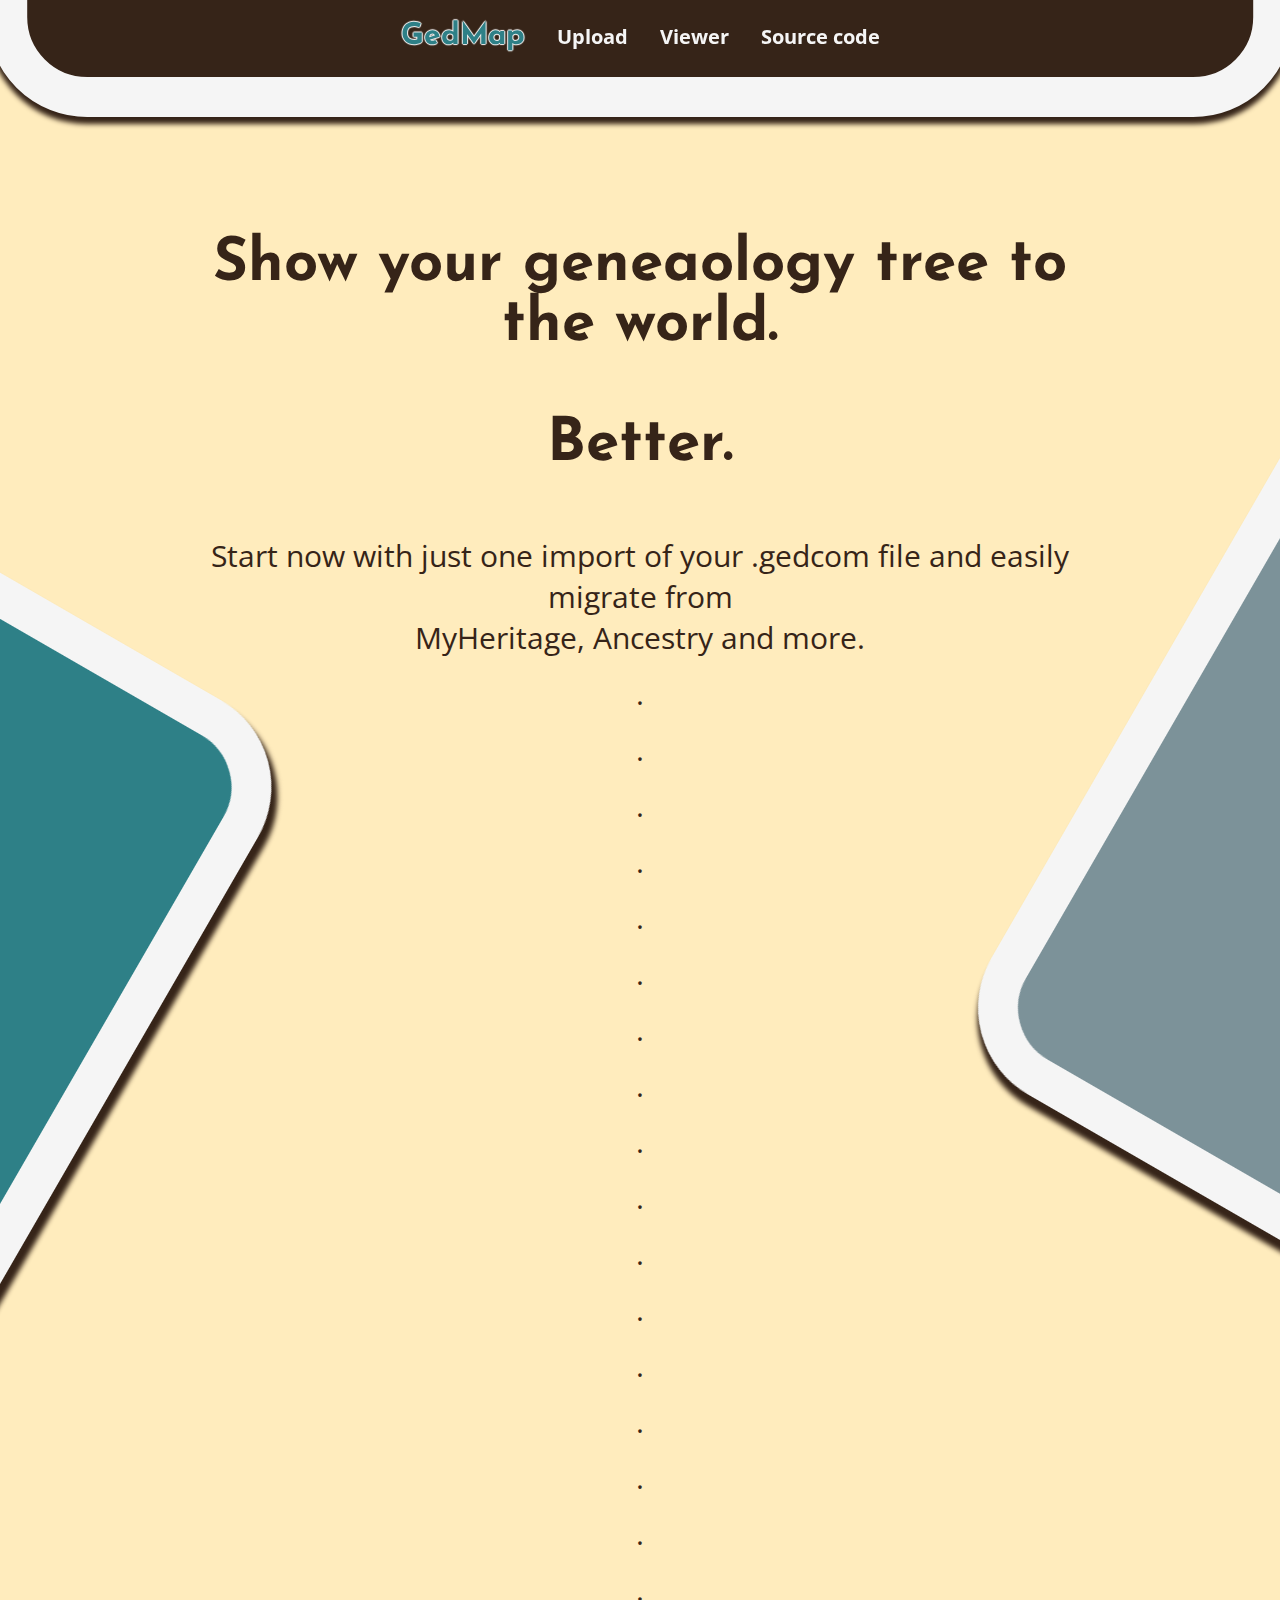
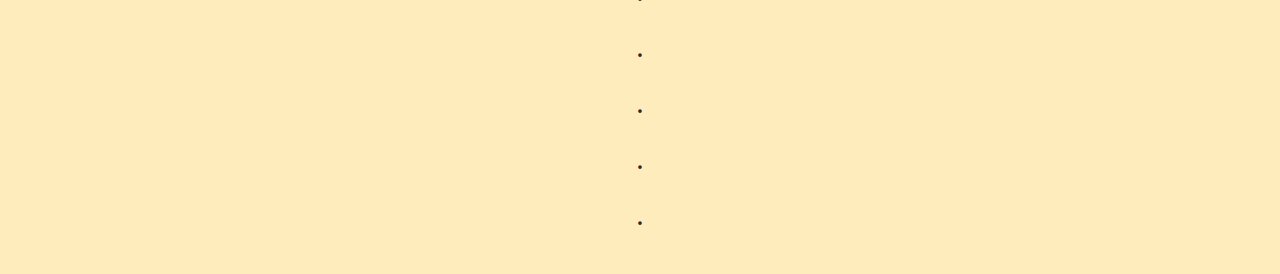
==== static/templates/index.html @ 0d08b3ca "fix: index animated triangles" ====
<!DOCTYPE html>
<html lang="en">

</html>

<head>
    <meta charset="utf-8" content="width=device-width, initial-scale=1.0">
    <title>GedMap</title>
    <link rel="stylesheet" href="../styles/gedmap.css">
    <link rel="stylesheet" href="../styles/index.css">
</head>

<body>
    <nav id="navbar">
        <ul>
            <li>
                <h2><a href="./index.html">GedMap</a></h2>
            </li>
            <li><a href="./import.html">Upload</a></li>
            <li><a href="./viewer.html">Viewer</a></li>
            <li><a target=”_blank href="https://github.com/mfrszpiotro/gedmap">Source code</a></li>
        </ul>
    </nav>
    <script type="text/javascript" src="../scripts/hideNav.js"></script>
    <div id="welcome">
        <h1>Show your geneaology tree to the world.</h1>
        <h1>Better.</h1>
        <div>Start now with just one import of your .gedcom file and easily migrate from </div>
        <div>MyHeritage, Ancestry and more.</div>
    </div>
    <div id="welcome">.</div>
    <div id="welcome">.</div>
    <div id="welcome">.</div>
    <div id="welcome">.</div>
    <div id="welcome">.</div>
    <div id="welcome">.</div>
    <div id="welcome">.</div>
    <div id="welcome">.</div>
    <div id="welcome">.</div>
    <div id="welcome">.</div>
    <div id="welcome">.</div>
    <div id="welcome">.</div>
    <div id="welcome">.</div>
    <div id="welcome">.</div>
    <div id="welcome">.</div>
    <div id="welcome">.</div>
    <div id="welcome">.</div>
    <div id="welcome">.</div>
    <div id="welcome">.</div>
    <div id="welcome">.</div>
    <div id="welcome">.</div>
    <div id="sides-container">
        <div id="left-side" class='slanted'>
            <!-- <button id="btn-left" class="btn" onclick="window.location.href='./viewer.html';">
                Go to Viewer
            </button> -->
        </div>
        <div id="right-side" class='slanted'>
            <!-- <button id="btn-right" class="btn" onclick="window.location.href='./import.html';">
                Go to Import
            </button> -->
        </div>
    </div>
    <script type="text/javascript" src="../scripts/indexSides.js"></script>
</body>
---- static/styles/gedmap.css ----
@font-face {
    font-family: 'Open Sans';
    src: url('../fonts/OpenSans-VariableFont_wdth\,wght.ttf');
}

@font-face {
    font-family: 'Josefin Sans';
    src: url('../fonts/JosefinSans-VariableFont_wght.ttf');
}

:root {
    --black: #0e2229;
    --darkbrown: #362418;
    --orange: #FC440F;
    --darkblue: #1F01B9;
    --cyan: #2E8087;
    --white: #ffecbd;
    --gray: #7C9299;

    --josefin: "Josefin Sans";
    --open: "Open Sans"
}

*,
*:before,
*:after {
    box-sizing: border-box;
}

body {
    padding-top: 180px;
    margin: 40px;
    font-family: var(--open);
    background-color: var(--white);
    color: var(--darkbrown);
}

nav {
    background-color: var(--darkbrown);
    border: 40px solid whitesmoke;
    border-radius: 100px;
    font-family: var(--open);
    font-size: 20px;
    position: fixed;
    left: 50%;
    transform: translateX(-50%);
    top: -100px;
    padding: 1rem;
    padding-bottom: 0;
    box-shadow: 0px 7px 5px var(--darkbrown);
    width: 1000px;
    z-index: 999;
    transition: 0.5s;
}

nav ul {
    list-style-type: none;
    padding-top: 40px;
    padding-left: 0;
    padding-bottom: 0;
    padding-right: 0;
    margin: 0;
    display: flex;
    flex-flow: row wrap;
    justify-content: center;
    align-items: center;
    gap: 2rem;
}

nav a {
    color: whitesmoke;
    text-decoration: none;
    font-weight: bold;
}

nav h2 a {
    color: var(--cyan);
    text-shadow: 
    whitesmoke 1px 0px 1px, 
    whitesmoke -1px 0px 1px,
    whitesmoke 0px -1px 1px, 
    whitesmoke 0px 1px 1px;
}

nav a:hover {
    color: var(--orange)
}

h2{
    font-family: var(--josefin);
}

h1{
    font-family: var(--josefin);
    font-weight: bold;
    margin: 0 0 1em 0;
}

.btn {
    color: var(--white);
    padding: 0.5rem;
    border-radius: 5px;
    border: solid;
    border-width: 0.2rem;
    border-color: var(--white);
}

.btn:hover {
    cursor: pointer;
    filter: brightness(120%);
    transition: filter 100ms linear;
}

@media screen and (max-width:1600px){
    nav {
        width: 102%;
    }
}
---- static/styles/index.css ----
:root {
    --skew-left: 30deg;
    --skew-right: 120deg;
    --unskew-left: -30deg;
    --unskew-right: -120deg;
}

body {
    overflow-x: hidden;
}

#welcome {
    padding-top: 40px;
    margin-left: auto;
    margin-right: auto;
    width: 80%;
    font-size: 40px;
    text-align: center;
    z-index: -1;
}

.btn {
    font-size: 30px;
    font-family: var(--josefin);
    color: whitesmoke;
    border-color: whitesmoke;
}

#btn-left {
    background-color: var(--darkbrown);
    top: 70px;
    right: 20px;
    white-space: nowrap;
    z-index: 1;
    position: absolute;
    -webkit-transform: rotate(var(--unskew-left));
    -moz-transform: rotate(var(--unskew-left));
    -o-transform: rotate(var(--unskew-left));
    transform: rotate(var(--unskew-left));
}

#btn-right {
    background-color: var(--darkbrown);
    right: 20px;
    bottom: 85px;
    white-space: nowrap;
    z-index: 1;
    position: absolute;
    -webkit-transform: rotate(var(--unskew-right));
    -moz-transform: rotate(var(--unskew-right));
    -o-transform: rotate(var(--unskew-right));
    transform: rotate(var(--unskew-right));
}


#left-side {
    top: 200px;
    -webkit-transform: rotate(var(--skew-left));
    -moz-transform: rotate(var(--skew-left));
    -o-transform: rotate(var(--skew-left));
    transform: rotate(var(--skew-left));
    right: 107%;
    background: var(--cyan);
    box-shadow: 10px 5px 5px var(--darkbrown);
    transition-property: left;
    position: fixed;
}

#right-side {
    top: -200px;
    -webkit-transform: rotate(var(--skew-right));
    -moz-transform: rotate(var(--skew-right));
    -o-transform: rotate(var(--skew-right));
    transform: rotate(var(--skew-right));
    left: 110%;
    background: var(--gray);
    box-shadow: 10px -5px 5px var(--darkbrown);
    transition-property: left;
    position: fixed;
}

.easy-transition {
    transition-duration: 0.5s;
    transition-timing-function: ease-in-out;
    transition-delay: 0.3s;
}

#sides-container {
    max-height: 800px;
    width: 100%;
}

.lay-left {
    position: absolute !important;
    left: -1844px !important; /* change to percent */
    right: none;
    top : 790px !important;
}

.lay-right {
    position: relative !important;
    left: 112% !important;
    top: -2280px !important;
}

.slide-from-left{
    left: -60vw !important; /* change to percent */
}

.slide-from-right{
    left: 80% !important;

}

.slanted {
    z-index: 2 !important;
    border: 40px solid whitesmoke;
    border-radius: 100px;
    width: 1666px;
    height: 2500px;
    text-align: justify;
    padding: 1rem;
    position: inherit;
}

@media screen and (max-width: 1600px) {
    #welcome {
        padding-top: 15px;
        width: 80%;
        font-size: 30px;
    }

    #left-side {
        top: 400px;
        width: 1000px;
        right: 100%;
    }

    #right-side {
        top: 20px;
        width: 1500px;
        left: 95%;
    }
    
    #sides-container {
        max-height: 800px;
        width: 100%;
    }

    .lay-left {
        position: absolute !important;
        left: -1000px !important; /* change to percent */
        right: none;
        top : 820px !important;
    }
    
    .lay-right {
        position: relative !important;
        left: 98% !important;
        top: -1450px !important;
    }

    .slide-from-left{
        left: -60vw !important; /* change to percent */
    }

    .slide-from-right{
        left: 68% !important;

    }

    .slanted {
        z-index: -1;
        border: 40px solid whitesmoke;
        border-radius: 100px;
        height: 1500px;
        padding: 1rem;
    }
}
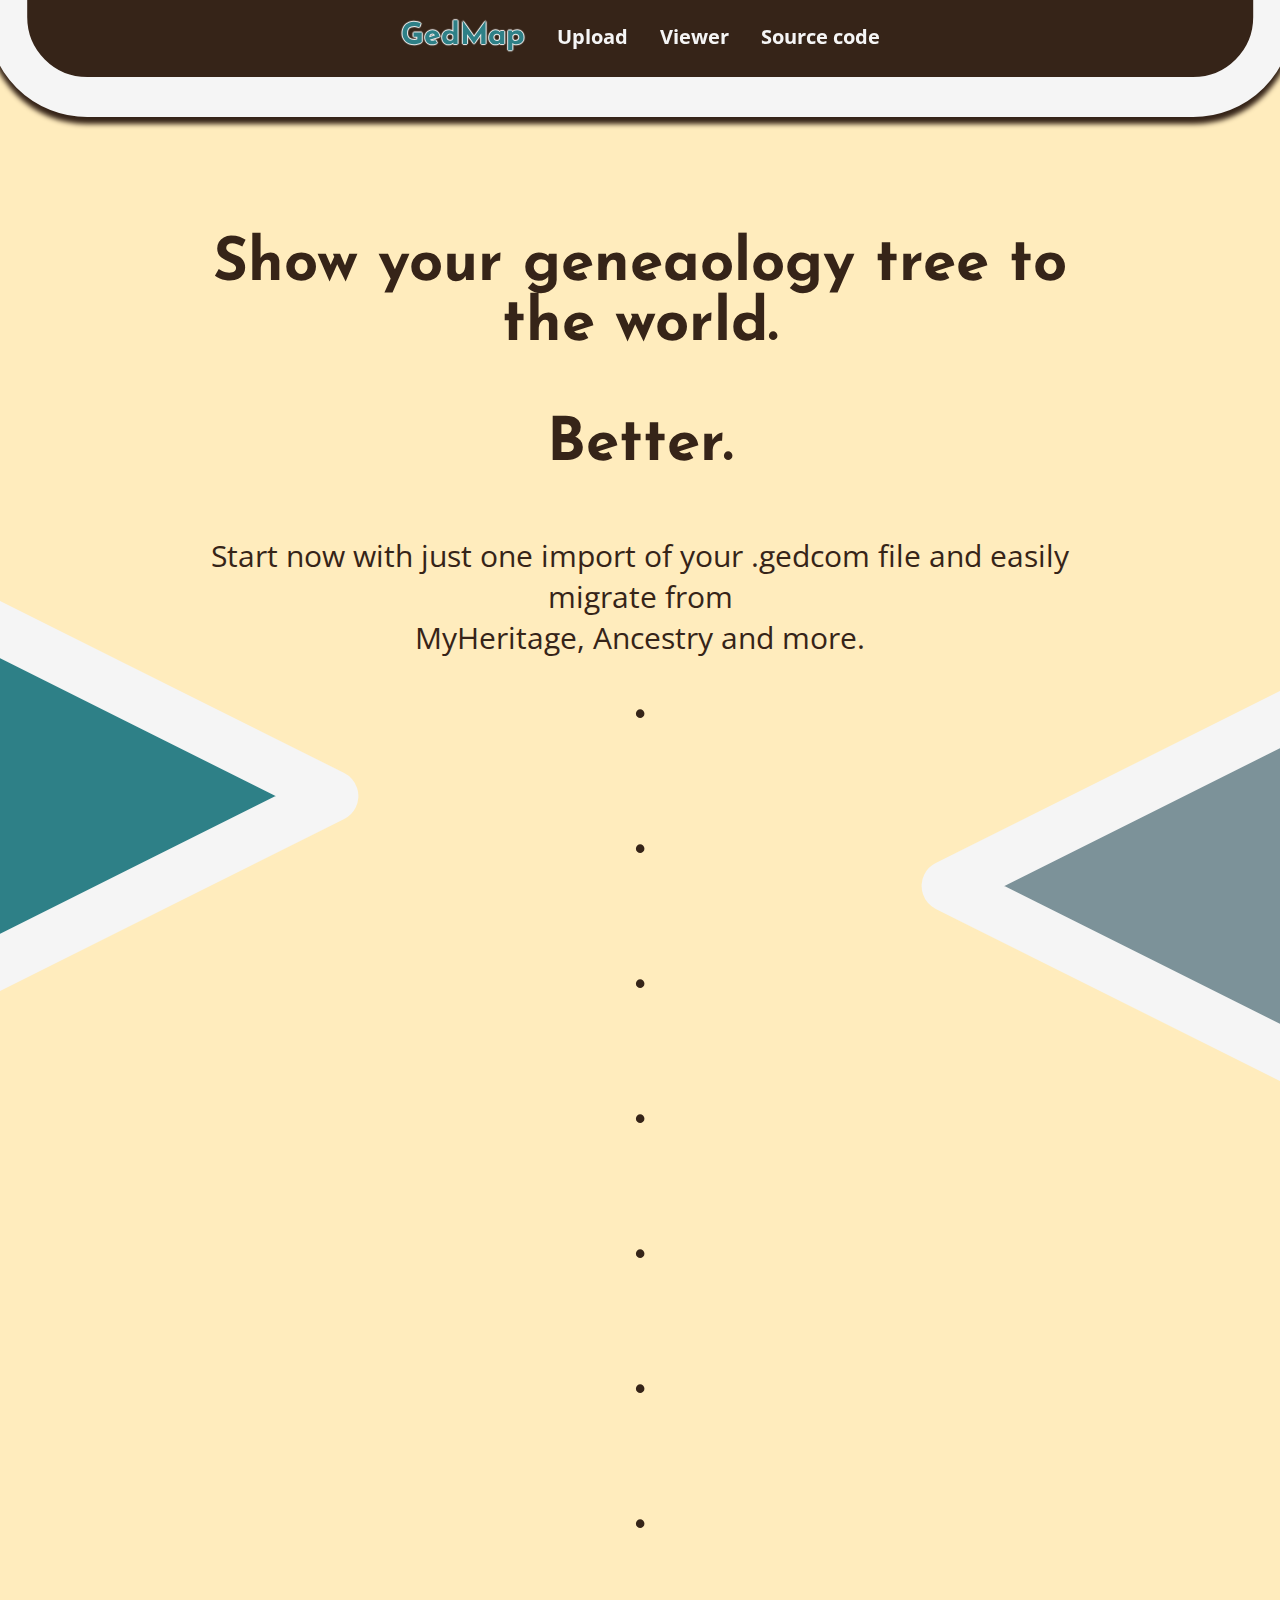
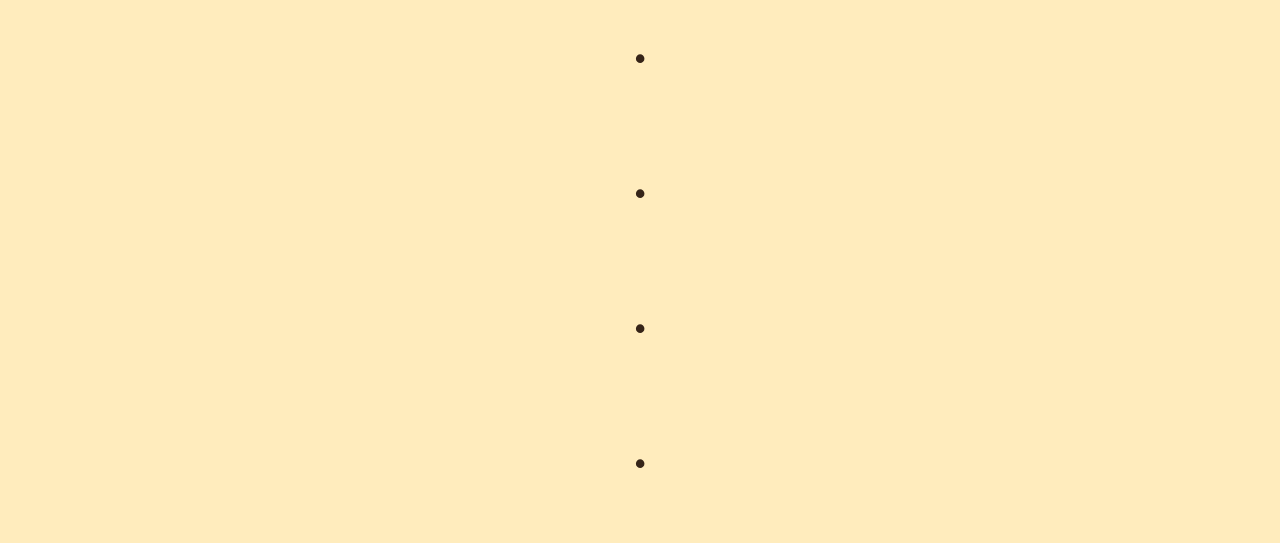
==== commit 6a0be418: "fix: svgs introduced instead of 'triangle' divs" ====
--- a/static/templates/index.html
+++ b/static/templates/index.html
@@ -28,38 +28,24 @@
         <div>Start now with just one import of your .gedcom file and easily migrate from </div>
         <div>MyHeritage, Ancestry and more.</div>
     </div>
-    <div id="welcome">.</div>
-    <div id="welcome">.</div>
-    <div id="welcome">.</div>
-    <div id="welcome">.</div>
-    <div id="welcome">.</div>
-    <div id="welcome">.</div>
-    <div id="welcome">.</div>
-    <div id="welcome">.</div>
-    <div id="welcome">.</div>
-    <div id="welcome">.</div>
-    <div id="welcome">.</div>
-    <div id="welcome">.</div>
-    <div id="welcome">.</div>
-    <div id="welcome">.</div>
-    <div id="welcome">.</div>
-    <div id="welcome">.</div>
-    <div id="welcome">.</div>
-    <div id="welcome">.</div>
-    <div id="welcome">.</div>
-    <div id="welcome">.</div>
-    <div id="welcome">.</div>
     <div id="sides-container">
-        <div id="left-side" class='slanted'>
-            <!-- <button id="btn-left" class="btn" onclick="window.location.href='./viewer.html';">
-                Go to Viewer
-            </button> -->
-        </div>
-        <div id="right-side" class='slanted'>
-            <!-- <button id="btn-right" class="btn" onclick="window.location.href='./import.html';">
-                Go to Import
-            </button> -->
-        </div>
+        <svg id="left-side" class="sides-fix svg-triangle" preserveAspectRatio="none" viewBox="0 0 100 100">
+            <path d="M 90,50 10,90 10,10 z"></path>
+        </svg>
+        <svg id="right-side" class="svg-triangle sides-fix" preserveAspectRatio="none" viewBox="0 0 100 100">
+            <path d="M 10,50 90,10 90,90 z"/>
+        </svg>
     </div>
+    <div id="welcome"><h1>.</h1></div>
+    <div id="welcome"><h1>.</h1></div>
+    <div id="welcome"><h1>.</h1></div>
+    <div id="welcome"><h1>.</h1></div>
+    <div id="welcome"><h1>.</h1></div>
+    <div id="welcome"><h1>.</h1></div>
+    <div id="welcome"><h1>.</h1></div>
+    <div id="welcome"><h1>.</h1></div>
+    <div id="welcome"><h1>.</h1></div>
+    <div id="welcome"><h1>.</h1></div>
+    <div id="welcome"><h1>.</h1></div>
     <script type="text/javascript" src="../scripts/indexSides.js"></script>
 </body>--- a/static/styles/index.css
+++ b/static/styles/index.css
@@ -1,13 +1,6 @@
-:root {
-    --skew-left: 30deg;
-    --skew-right: 120deg;
-    --unskew-left: -30deg;
-    --unskew-right: -120deg;
-}
+:root {}
 
-body {
-    overflow-x: hidden;
-}
+body {}
 
 #welcome {
     padding-top: 40px;
@@ -16,7 +9,7 @@
     width: 80%;
     font-size: 40px;
     text-align: center;
-    z-index: -1;
+    z-index: -1 !important;
 }
 
 .btn {
@@ -26,101 +19,45 @@
     border-color: whitesmoke;
 }
 
-#btn-left {
-    background-color: var(--darkbrown);
-    top: 70px;
-    right: 20px;
-    white-space: nowrap;
-    z-index: 1;
-    position: absolute;
-    -webkit-transform: rotate(var(--unskew-left));
-    -moz-transform: rotate(var(--unskew-left));
-    -o-transform: rotate(var(--unskew-left));
-    transform: rotate(var(--unskew-left));
+#sides-container {
+    width: 100%;
 }
 
-#btn-right {
-    background-color: var(--darkbrown);
-    right: 20px;
-    bottom: 85px;
-    white-space: nowrap;
-    z-index: 1;
-    position: absolute;
-    -webkit-transform: rotate(var(--unskew-right));
-    -moz-transform: rotate(var(--unskew-right));
-    -o-transform: rotate(var(--unskew-right));
-    transform: rotate(var(--unskew-right));
-}
-
-
 #left-side {
-    top: 200px;
-    -webkit-transform: rotate(var(--skew-left));
-    -moz-transform: rotate(var(--skew-left));
-    -o-transform: rotate(var(--skew-left));
-    transform: rotate(var(--skew-left));
-    right: 107%;
-    background: var(--cyan);
-    box-shadow: 10px 5px 5px var(--darkbrown);
-    transition-property: left;
-    position: fixed;
+    float: left;
+    left: -10%;
+    top: 60%;
+    stroke: whitesmoke;
+    fill: var(--cyan);
 }
 
 #right-side {
-    top: -200px;
-    -webkit-transform: rotate(var(--skew-right));
-    -moz-transform: rotate(var(--skew-right));
-    -o-transform: rotate(var(--skew-right));
-    transform: rotate(var(--skew-right));
-    left: 110%;
-    background: var(--gray);
-    box-shadow: 10px -5px 5px var(--darkbrown);
-    transition-property: left;
-    position: fixed;
+    float: right;
+    top: 70%;
+    right: -10%;
+    stroke: whitesmoke;
+    fill: var(--gray);
 }
 
-.easy-transition {
-    transition-duration: 0.5s;
-    transition-timing-function: ease-in-out;
-    transition-delay: 0.3s;
+.sides-show {
+    position: absolute;
+    width: 60%;
 }
 
-#sides-container {
-    max-height: 800px;
-    width: 100%;
+.sides-stay {
+    position: absolute;
+    width: 40%;
 }
 
-.lay-left {
-    position: absolute !important;
-    left: -1844px !important; /* change to percent */
-    right: none;
-    top : 790px !important;
+.sides-fix {
+    position: fixed;
+    width: 40%;
 }
 
-.lay-right {
-    position: relative !important;
-    left: 112% !important;
-    top: -2280px !important;
-}
-
-.slide-from-left{
-    left: -60vw !important; /* change to percent */
-}
-
-.slide-from-right{
-    left: 80% !important;
-
-}
-
-.slanted {
-    z-index: 2 !important;
-    border: 40px solid whitesmoke;
-    border-radius: 100px;
-    width: 1666px;
-    height: 2500px;
-    text-align: justify;
-    padding: 1rem;
-    position: inherit;
+.svg-triangle path {
+    stroke-width: 10;
+    stroke-linejoin: round;
+    stroke-linecap: round;
 }
 
 @media screen and (max-width: 1600px) {
@@ -130,50 +67,4 @@
         font-size: 30px;
     }
 
-    #left-side {
-        top: 400px;
-        width: 1000px;
-        right: 100%;
-    }
-
-    #right-side {
-        top: 20px;
-        width: 1500px;
-        left: 95%;
-    }
-    
-    #sides-container {
-        max-height: 800px;
-        width: 100%;
-    }
-
-    .lay-left {
-        position: absolute !important;
-        left: -1000px !important; /* change to percent */
-        right: none;
-        top : 820px !important;
-    }
-    
-    .lay-right {
-        position: relative !important;
-        left: 98% !important;
-        top: -1450px !important;
-    }
-
-    .slide-from-left{
-        left: -60vw !important; /* change to percent */
-    }
-
-    .slide-from-right{
-        left: 68% !important;
-
-    }
-
-    .slanted {
-        z-index: -1;
-        border: 40px solid whitesmoke;
-        border-radius: 100px;
-        height: 1500px;
-        padding: 1rem;
-    }
 }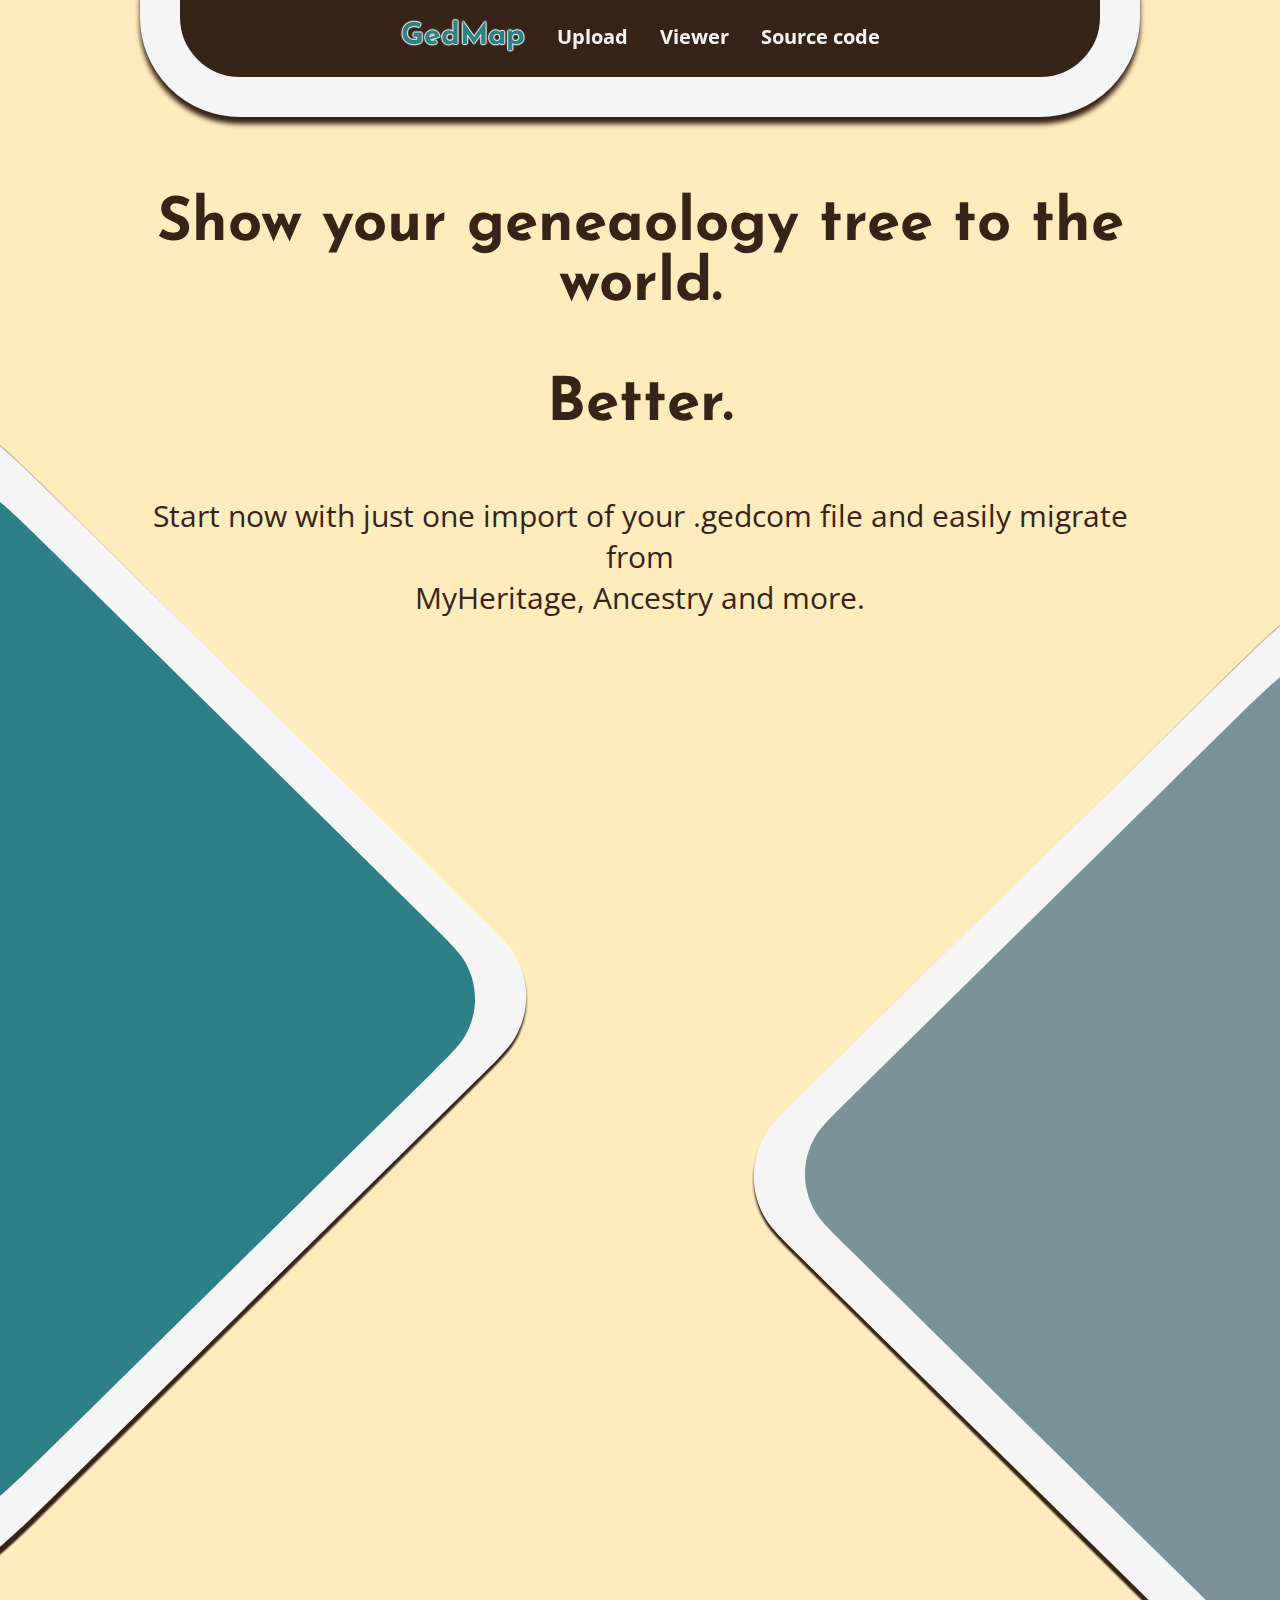
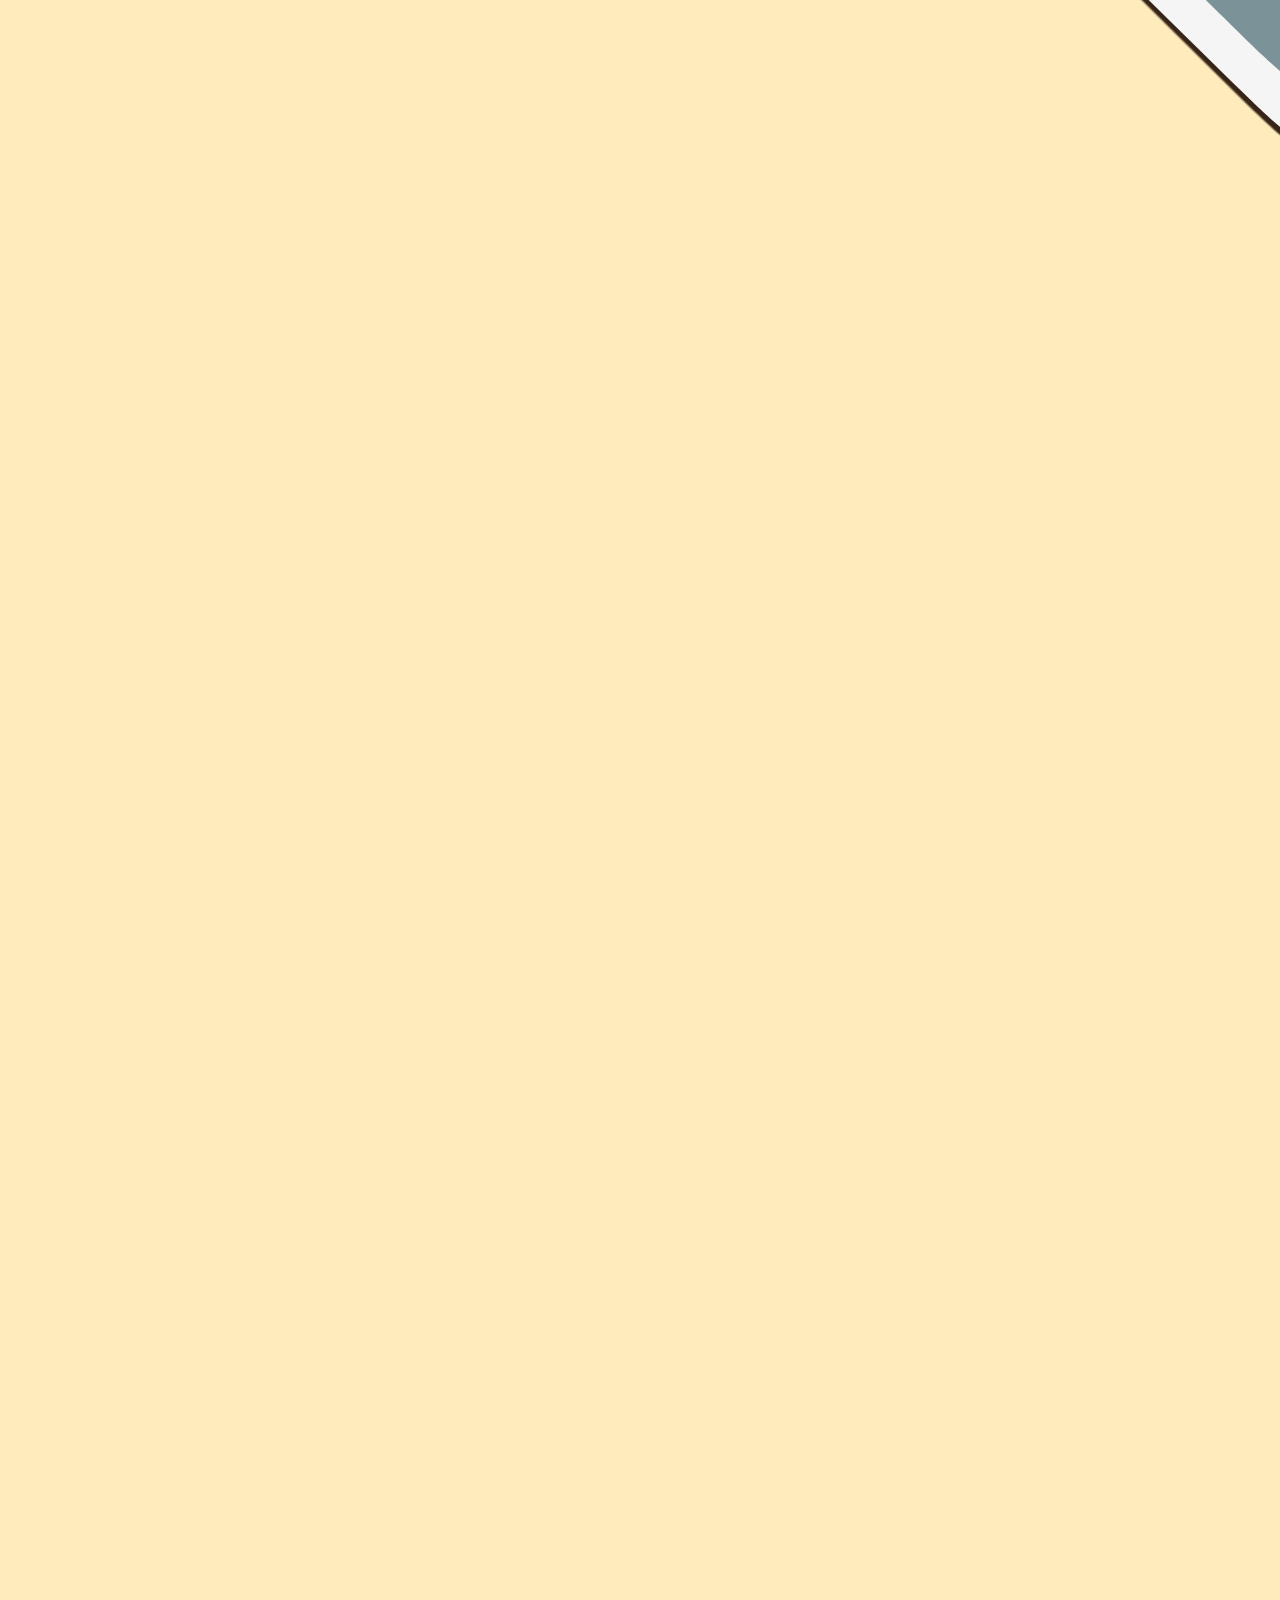
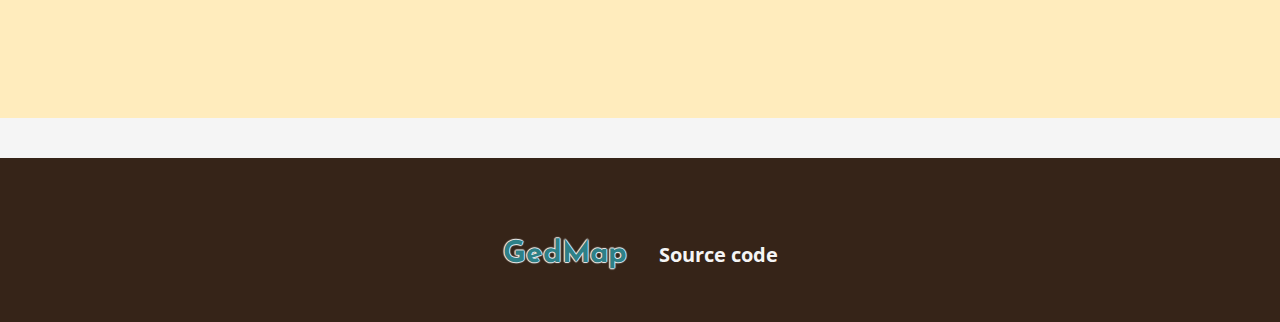
==== commit 4f028daf: "feat: svg index triangles, footer" ====
--- a/static/templates/index.html
+++ b/static/templates/index.html
@@ -28,24 +28,26 @@
         <div>Start now with just one import of your .gedcom file and easily migrate from </div>
         <div>MyHeritage, Ancestry and more.</div>
     </div>
-    <div id="sides-container">
-        <svg id="left-side" class="sides-fix svg-triangle" preserveAspectRatio="none" viewBox="0 0 100 100">
-            <path d="M 90,50 10,90 10,10 z"></path>
-        </svg>
-        <svg id="right-side" class="svg-triangle sides-fix" preserveAspectRatio="none" viewBox="0 0 100 100">
-            <path d="M 10,50 90,10 90,90 z"/>
-        </svg>
+    <div id="left-container">
+        <div id="sides-container">
+            <img id="left-side" class="svg-triangle sides-hide" src="../images/left-triangle.svg">
+        </div>
     </div>
-    <div id="welcome"><h1>.</h1></div>
-    <div id="welcome"><h1>.</h1></div>
-    <div id="welcome"><h1>.</h1></div>
-    <div id="welcome"><h1>.</h1></div>
-    <div id="welcome"><h1>.</h1></div>
-    <div id="welcome"><h1>.</h1></div>
-    <div id="welcome"><h1>.</h1></div>
-    <div id="welcome"><h1>.</h1></div>
-    <div id="welcome"><h1>.</h1></div>
-    <div id="welcome"><h1>.</h1></div>
-    <div id="welcome"><h1>.</h1></div>
+    <div id="right-container">
+        <div id="sides-container">
+            <img id="right-side" class="svg-triangle sides-hide" src="../images/right-triangle.svg">
+        </div>
+    </div>
+    <div class="fill"></div>
+    <div class="fill"></div>
+    <footer>
+        <ul>
+            <li>
+                <h2><a href="./index.html">GedMap</a></h2>
+            </li>
+            <li><a target=”_blank href="https://github.com/mfrszpiotro/gedmap">Source code</a></li>
+        </ul>
+        © 2023 Marcel Piotrowski. All rights reserved.
+    </footer> 
     <script type="text/javascript" src="../scripts/indexSides.js"></script>
 </body>--- a/static/styles/gedmap.css
+++ b/static/styles/gedmap.css
@@ -29,7 +29,9 @@
 
 body {
     padding-top: 180px;
-    margin: 40px;
+    padding-left: 0;
+    padding-right: 0;
+    margin: 0;
     font-family: var(--open);
     background-color: var(--white);
     color: var(--darkbrown);
@@ -48,7 +50,6 @@
     padding: 1rem;
     padding-bottom: 0;
     box-shadow: 0px 7px 5px var(--darkbrown);
-    width: 1000px;
     z-index: 999;
     transition: 0.5s;
 }
@@ -86,6 +87,54 @@
     color: var(--orange)
 }
 
+footer {
+    background-color: var(--darkbrown);
+    border-top: 40px solid whitesmoke;
+    left: 50%;
+    transform: translateX(-50%);
+    font-family: var(--open);
+    font-size: 20px;
+    position: relative;
+    bottom: 0;
+    padding: 1rem;
+    padding-bottom: 0;
+    z-index: 999;
+    transition: 0.5s;
+}
+
+footer ul {
+    list-style-type: none;
+    padding-top: 40px;
+    padding-left: 0;
+    padding-bottom: 0;
+    padding-right: 0;
+    margin: 0;
+    display: flex;
+    flex-flow: row wrap;
+    justify-content: center;
+    align-items: center;
+    gap: 2rem;
+}
+
+footer a {
+    color: whitesmoke;
+    text-decoration: none;
+    font-weight: bold;
+}
+
+footer h2 a {
+    color: var(--cyan);
+    text-shadow: 
+    whitesmoke 1px 0px 1px, 
+    whitesmoke -1px 0px 1px,
+    whitesmoke 0px -1px 1px, 
+    whitesmoke 0px 1px 1px;
+}
+
+footer a:hover {
+    color: var(--orange)
+}
+
 h2{
     font-family: var(--josefin);
 }
@@ -111,8 +160,30 @@
     transition: filter 100ms linear;
 }
 
-@media screen and (max-width:1600px){
+/* Small devices such as large phones (640px and up) */
+@media only screen and (min-width: 40em) {
     nav {
         width: 102%;
     }
+}
+
+/* Medium devices such as tablets (768px and up) */
+@media only screen and (min-width: 48em) {
+    nav {
+        width: 102%;
+    }
+}
+
+/* Large devices such as laptops (1024px and up) */
+@media only screen and (min-width: 64em) {
+    nav {
+        width: 102%;
+    }
+}
+
+/* Largest devices such as desktops (1280px and up) */
+@media only screen and (min-width: 80em) {
+    nav {
+        width: 1000px;
+    }
 }--- a/static/styles/index.css
+++ b/static/styles/index.css
@@ -1,6 +1,6 @@
-:root {}
-
-body {}
+body{
+    overflow-x: hidden;
+}
 
 #welcome {
     padding-top: 40px;
@@ -19,39 +19,57 @@
     border-color: whitesmoke;
 }
 
+#left-container {
+    z-index: 20;
+    width: 100%;
+    position: absolute;
+}
+
+#right-container {
+    z-index: 30;
+    width: 100%;
+    position: absolute;
+}
+
 #sides-container {
     width: 100%;
+    position: -webkit-sticky;
+    position: sticky;
+    top: 0;
 }
 
 #left-side {
     float: left;
-    left: -10%;
-    top: 60%;
+    left: -10px;
+    top: -20vh;
+    position: relative;
     stroke: whitesmoke;
     fill: var(--cyan);
 }
 
 #right-side {
     float: right;
-    top: 70%;
-    right: -10%;
+    right: -10px;
+    top: 0vh;
+    position: relative;
     stroke: whitesmoke;
     fill: var(--gray);
 }
 
 .sides-show {
-    position: absolute;
-    width: 60%;
+    height: 145vh;
+    width: 52vw;
 }
 
-.sides-stay {
-    position: absolute;
-    width: 40%;
+.sides-hide {
+    height: 125vh;
+    width: 42vw;
 }
 
-.sides-fix {
-    position: fixed;
-    width: 40%;
+.svg-triangle {
+    transition-property: height, width;
+    transition-duration: 0.5s;
+    transition-timing-function: ease;
 }
 
 .svg-triangle path {
@@ -60,11 +78,80 @@
     stroke-linecap: round;
 }
 
-@media screen and (max-width: 1600px) {
+.fill {
+    height: 150vh;
+}
+
+@media (min-aspect-ratio: 16/8) {
+    .sides-show {
+        height: 200vh;
+    }
+    
+    .sides-hide {
+        height: 180vh;
+    }
+
+    .fill {
+        height: 200vh;
+    }
+}
+
+@media (max-aspect-ratio: 15/16) {
+    .sides-show {
+        width: 72vw;
+    }
+    
+    .sides-hide {
+        width: 62vw;
+    }
+
+    .fill {
+        height: 200vh;
+    }
+}
+
+@media (max-aspect-ratio: 15/16) {
+    .sides-show {
+        width: 72vw;
+    }
+    
+    .sides-hide {
+        width: 62vw;
+    }
+
+    .fill {
+        height: 200vh;
+    }
+}
+
+/* Small devices such as large phones (640px and up) */
+@media only screen and (min-width: 40em) {
     #welcome {
         padding-top: 15px;
         width: 80%;
         font-size: 30px;
     }
+}
+
+/* Medium devices such as tablets (768px and up) */
+@media only screen and (min-width: 48em) {
+    #welcome {
+        padding-top: 15px;
+        width: 80%;
+        font-size: 30px;
+    }
+}
+
+/* Large devices such as laptops (1024px and up) */
+@media only screen and (min-width: 64em) {
+    #welcome {
+        padding-top: 15px;
+        width: 80%;
+        font-size: 30px;
+    }
+}
+
+/* Largest devices such as desktops (1280px and up) */
+@media only screen and (min-width: 80em) {
 
 }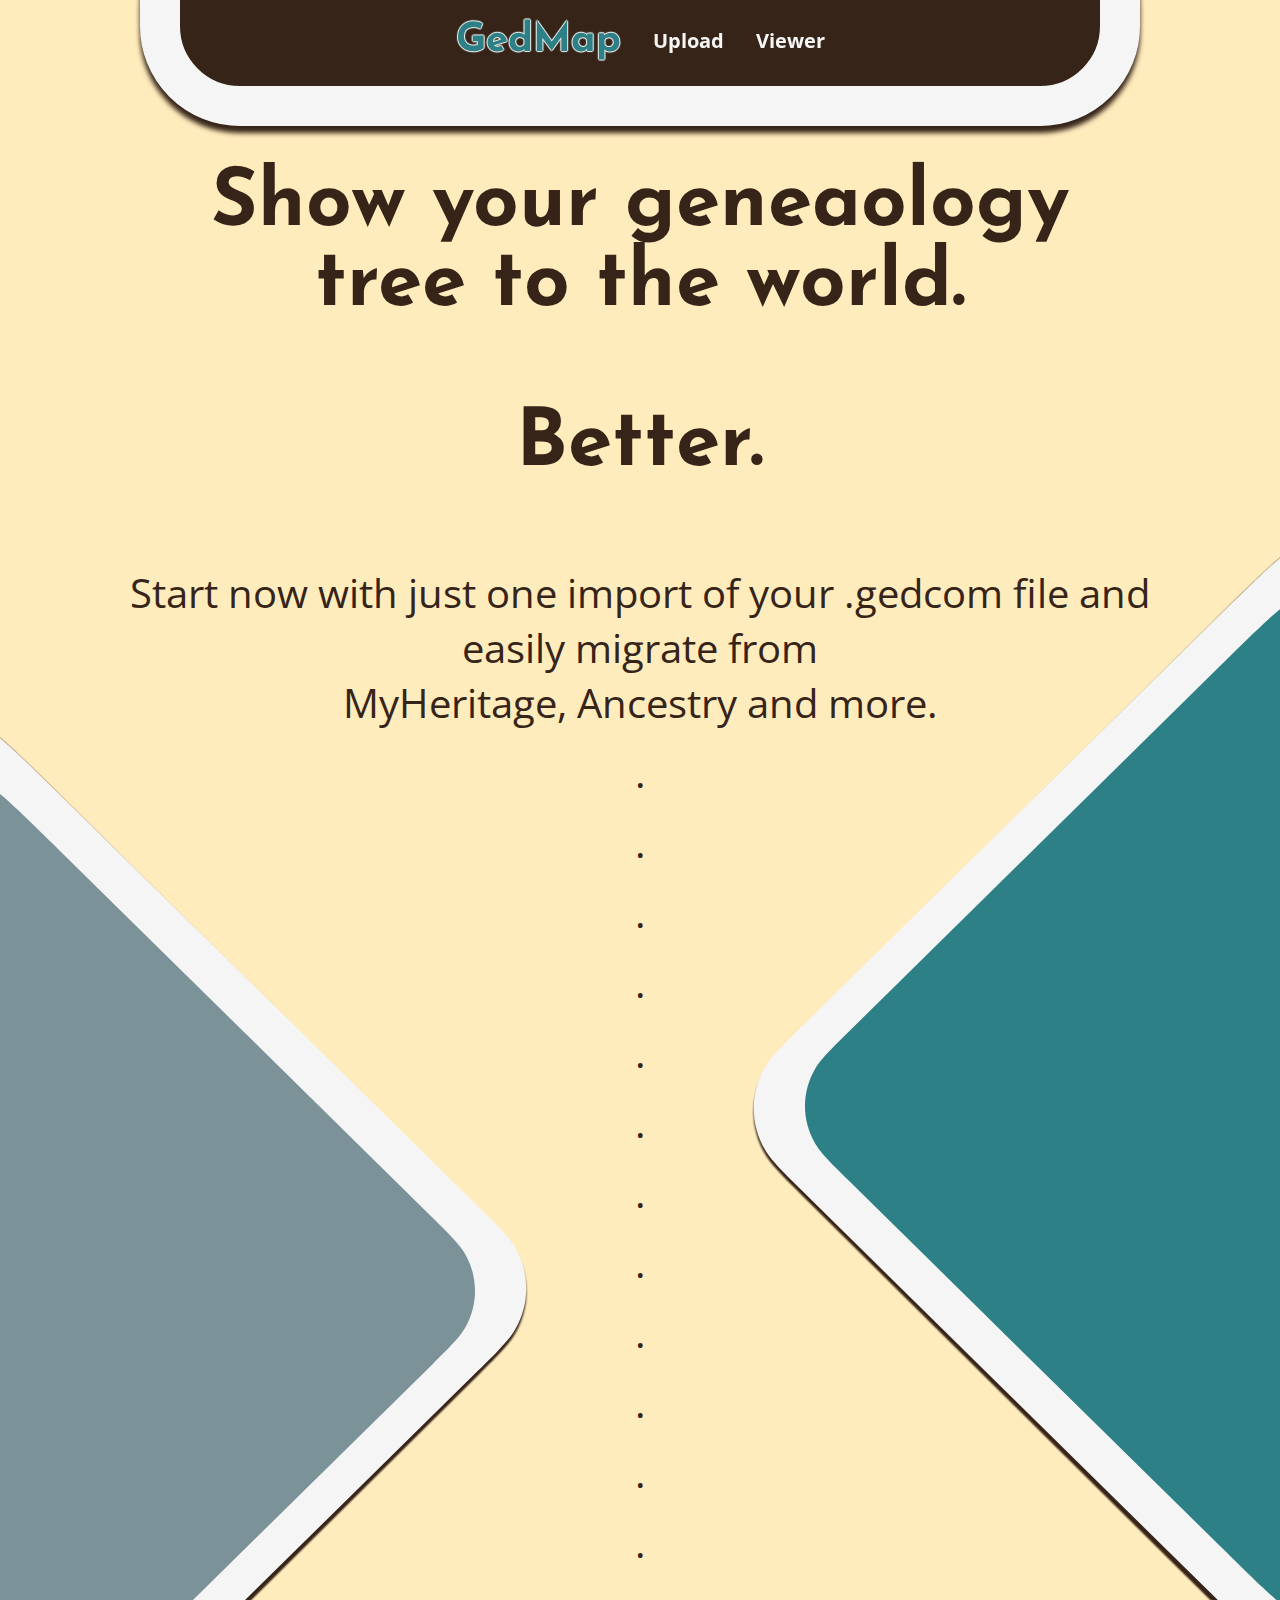
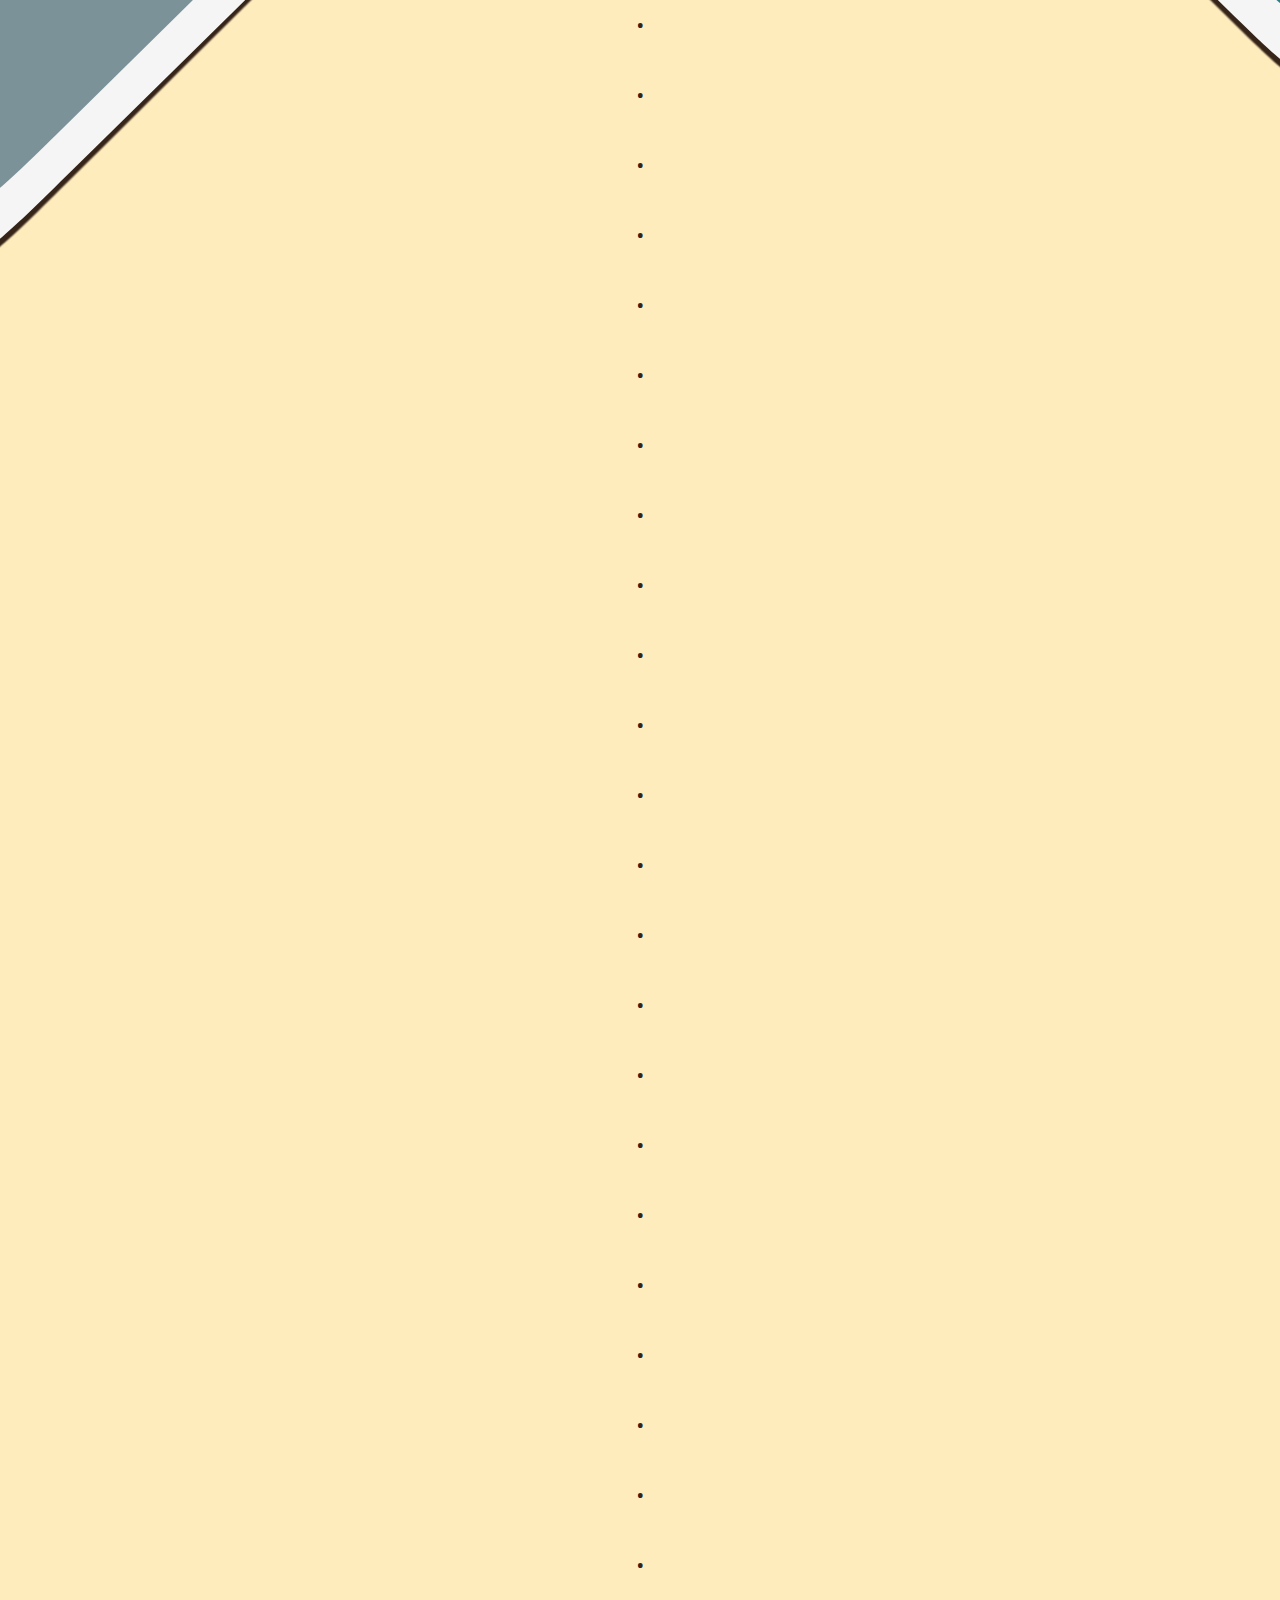
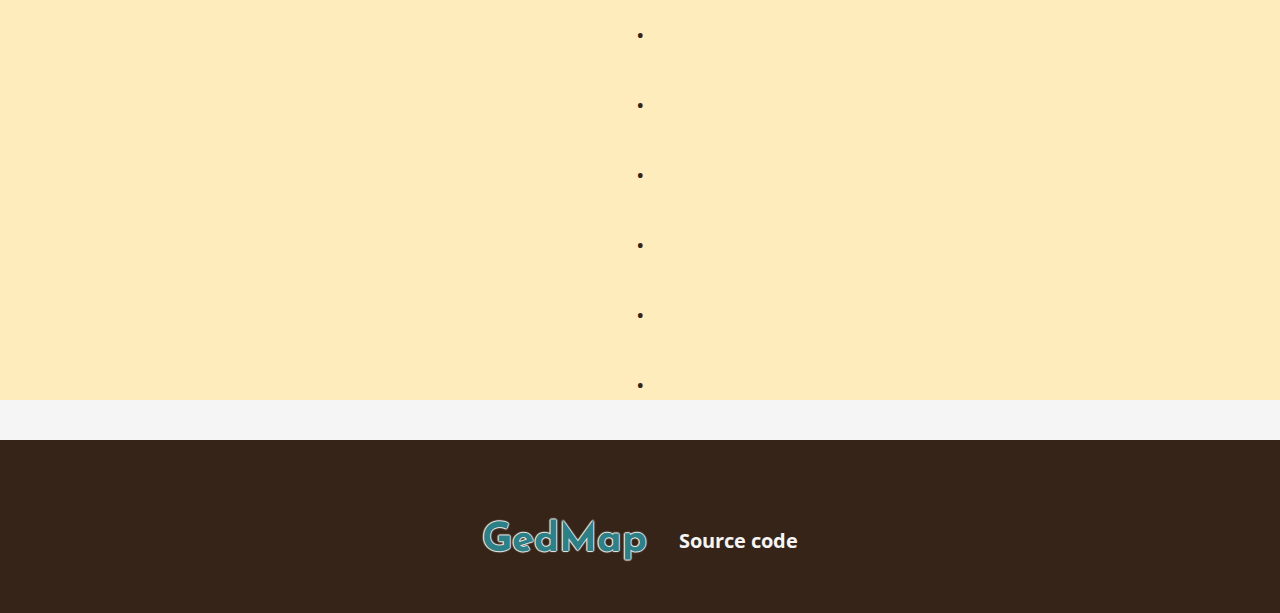
==== commit ad6bc8fc: "design: import page. Colors moved round and about." ====
--- a/static/templates/index.html
+++ b/static/templates/index.html
@@ -4,7 +4,7 @@
 </html>
 
 <head>
-    <meta charset="utf-8" content="width=device-width, initial-scale=1.0">
+    <meta charset="utf-8" name="viewport" content="width=device-width, initial-scale=1.0">
     <title>GedMap</title>
     <link rel="stylesheet" href="../styles/gedmap.css">
     <link rel="stylesheet" href="../styles/index.css">
@@ -18,7 +18,6 @@
             </li>
             <li><a href="./import.html">Upload</a></li>
             <li><a href="./viewer.html">Viewer</a></li>
-            <li><a target=”_blank href="https://github.com/mfrszpiotro/gedmap">Source code</a></li>
         </ul>
     </nav>
     <script type="text/javascript" src="../scripts/hideNav.js"></script>
@@ -38,8 +37,48 @@
             <img id="right-side" class="svg-triangle sides-hide" src="../images/right-triangle.svg">
         </div>
     </div>
-    <div class="fill"></div>
-    <div class="fill"></div>
+    <div id="welcome">.</div>
+    <div id="welcome">.</div>
+    <div id="welcome">.</div>
+    <div id="welcome">.</div>
+    <div id="welcome">.</div>
+    <div id="welcome">.</div>
+    <div id="welcome">.</div>
+    <div id="welcome">.</div>
+    <div id="welcome">.</div>
+    <div id="welcome">.</div>
+    <div id="welcome">.</div>
+    <div id="welcome">.</div>
+    <div id="welcome">.</div>
+    <div id="welcome">.</div>
+    <div id="welcome">.</div>
+    <div id="welcome">.</div>
+    <div id="welcome">.</div>
+    <div id="welcome">.</div>
+    <div id="welcome">.</div>
+    <div id="welcome">.</div>
+    <div id="welcome">.</div>
+    <div id="welcome">.</div>
+    <div id="welcome">.</div>
+    <div id="welcome">.</div>
+    <div id="welcome">.</div>
+    <div id="welcome">.</div>
+    <div id="welcome">.</div>
+    <div id="welcome">.</div>
+    <div id="welcome">.</div>
+    <div id="welcome">.</div>
+    <div id="welcome">.</div>
+    <div id="welcome">.</div>
+    <div id="welcome">.</div>
+    <div id="welcome">.</div>
+    <div id="welcome">.</div>
+    <div id="welcome">.</div>
+    <div id="welcome">.</div>
+    <div id="welcome">.</div>
+    <div id="welcome">.</div>
+    <div id="welcome">.</div>
+    <div id="welcome">.</div>
+
     <footer>
         <ul>
             <li>
--- a/static/styles/gedmap.css
+++ b/static/styles/gedmap.css
@@ -28,10 +28,12 @@
 }
 
 body {
-    padding-top: 180px;
     padding-left: 0;
     padding-right: 0;
     margin: 0;
+    margin-top: 150px;
+
+
     font-family: var(--open);
     background-color: var(--white);
     color: var(--darkbrown);
@@ -75,6 +77,7 @@
 }
 
 nav h2 a {
+    font-size: 40px !important;
     color: var(--cyan);
     text-shadow: 
     whitesmoke 1px 0px 1px, 
@@ -123,6 +126,7 @@
 }
 
 footer h2 a {
+    font-size: 40px !important;
     color: var(--cyan);
     text-shadow: 
     whitesmoke 1px 0px 1px, 
@@ -160,29 +164,33 @@
     transition: filter 100ms linear;
 }
 
-/* Small devices such as large phones (640px and up) */
-@media only screen and (min-width: 40em) {
+@media only screen and (max-width: 640px) {
     nav {
         width: 102%;
+        visibility: hidden;
     }
 }
 
-/* Medium devices such as tablets (768px and up) */
-@media only screen and (min-width: 48em) {
+@media only screen and (min-width: 640px) {
     nav {
         width: 102%;
+        visibility: hidden;
     }
 }
 
-/* Large devices such as laptops (1024px and up) */
-@media only screen and (min-width: 64em) {
+@media only screen and (min-width: 768px) {
     nav {
         width: 102%;
+        visibility:visible;
     }
 }
 
-/* Largest devices such as desktops (1280px and up) */
-@media only screen and (min-width: 80em) {
+@media only screen and (min-width: 1024px) {
+    nav {
+        width: 1000px;
+    }
+}
+@media only screen and (min-width: 1280px) {
     nav {
         width: 1000px;
     }
--- a/static/styles/index.css
+++ b/static/styles/index.css
@@ -41,19 +41,15 @@
 #left-side {
     float: left;
     left: -10px;
-    top: -20vh;
     position: relative;
-    stroke: whitesmoke;
-    fill: var(--cyan);
 }
 
 #right-side {
     float: right;
     right: -10px;
     top: 0vh;
+    top: -20vh;
     position: relative;
-    stroke: whitesmoke;
-    fill: var(--gray);
 }
 
 .sides-show {
@@ -82,76 +78,34 @@
     height: 150vh;
 }
 
-@media (min-aspect-ratio: 16/8) {
-    .sides-show {
-        height: 200vh;
-    }
-    
-    .sides-hide {
-        height: 180vh;
-    }
-
-    .fill {
-        height: 200vh;
+@media only screen and (max-width: 640px) {
+    #welcome {
+        padding-top: 15px;
+        width: 80%;
+        font-size: 20px;
     }
 }
 
-@media (max-aspect-ratio: 15/16) {
-    .sides-show {
-        width: 72vw;
-    }
-    
-    .sides-hide {
-        width: 62vw;
-    }
-
-    .fill {
-        height: 200vh;
+@media only screen and (min-width: 640px) {
+    #welcome {
+        padding-top: 15px;
+        width: 80%;
+        font-size: 20px;
     }
 }
 
-@media (max-aspect-ratio: 15/16) {
-    .sides-show {
-        width: 72vw;
-    }
-    
-    .sides-hide {
-        width: 62vw;
-    }
-
-    .fill {
-        height: 200vh;
+@media only screen and (min-width: 768px) {
+    #welcome {
+        padding-top: 15px;
+        width: 80%;
+        font-size: 40px;
     }
 }
 
-/* Small devices such as large phones (640px and up) */
-@media only screen and (min-width: 40em) {
-    #welcome {
-        padding-top: 15px;
-        width: 80%;
-        font-size: 30px;
-    }
+@media only screen and (min-width: 1024px) {
+
 }
 
-/* Medium devices such as tablets (768px and up) */
-@media only screen and (min-width: 48em) {
-    #welcome {
-        padding-top: 15px;
-        width: 80%;
-        font-size: 30px;
-    }
-}
-
-/* Large devices such as laptops (1024px and up) */
-@media only screen and (min-width: 64em) {
-    #welcome {
-        padding-top: 15px;
-        width: 80%;
-        font-size: 30px;
-    }
-}
-
-/* Largest devices such as desktops (1280px and up) */
-@media only screen and (min-width: 80em) {
+@media only screen and (min-width: 1280px) {
 
 }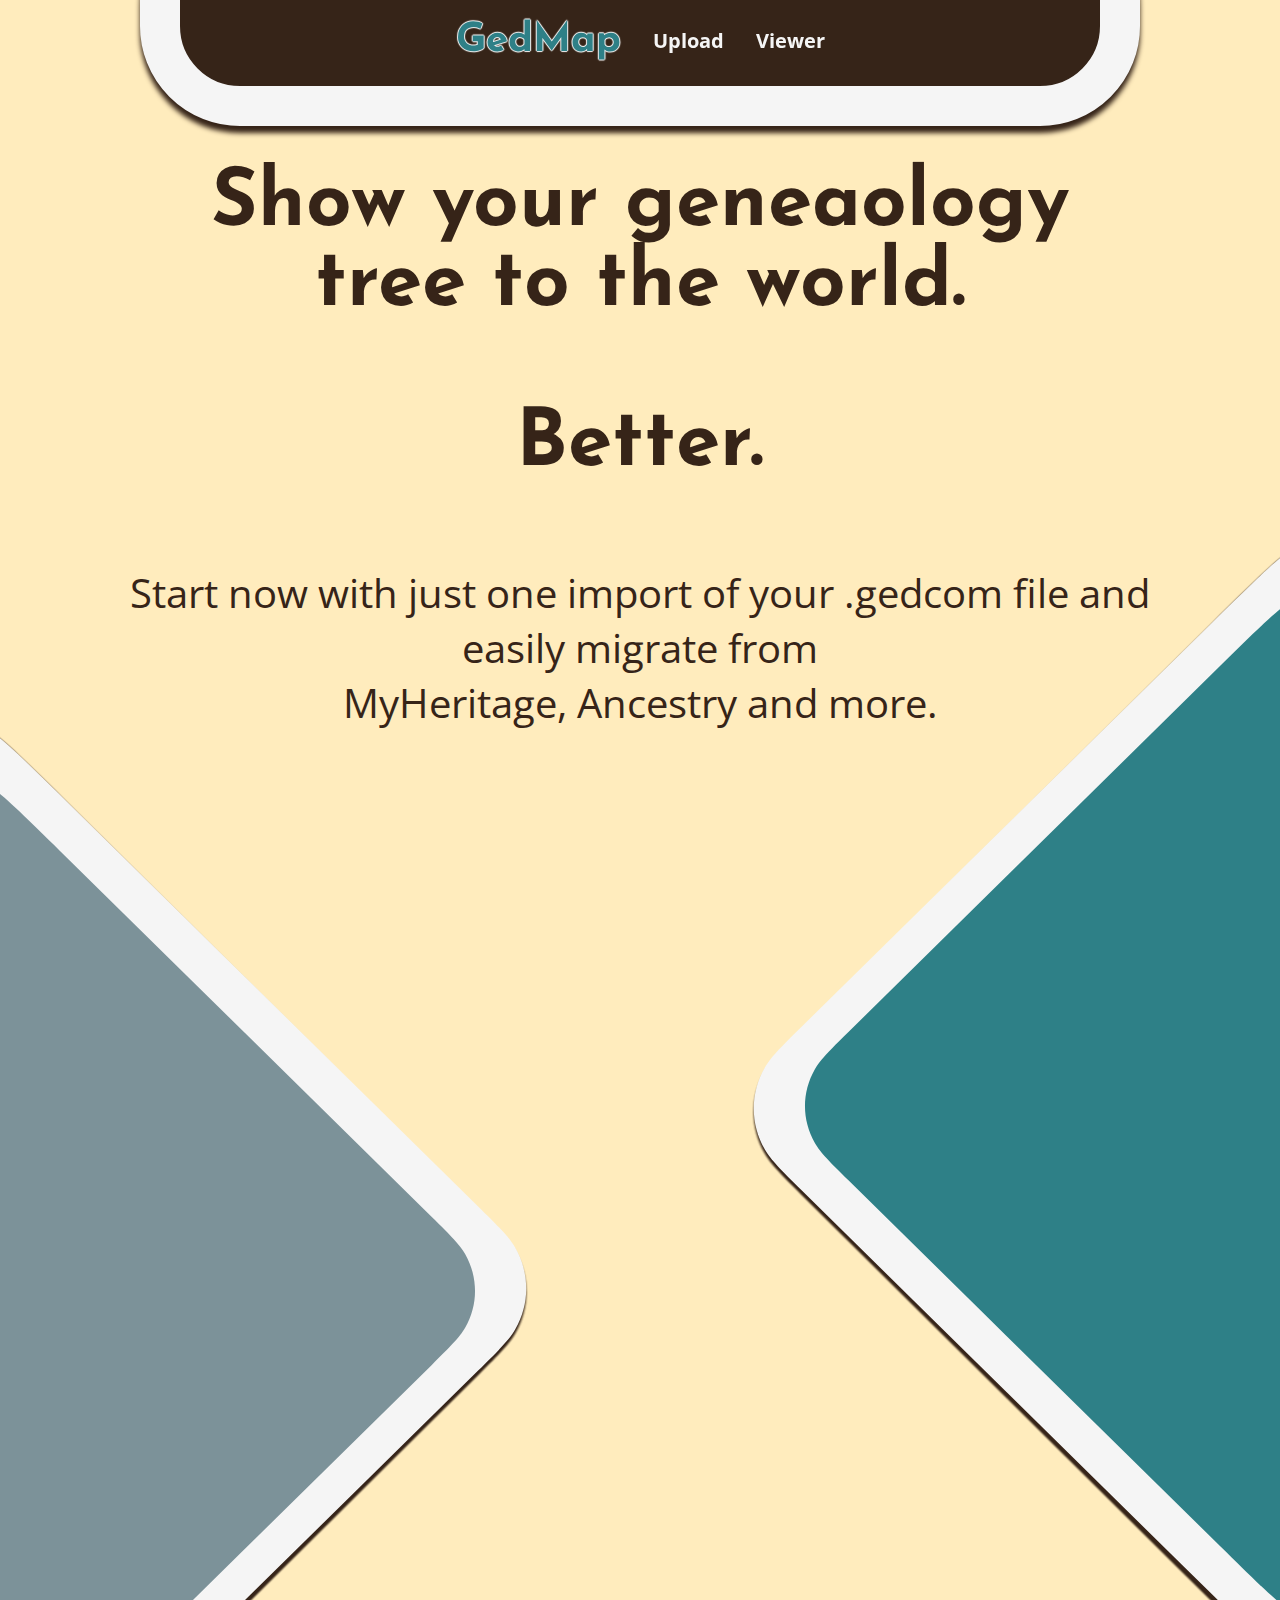
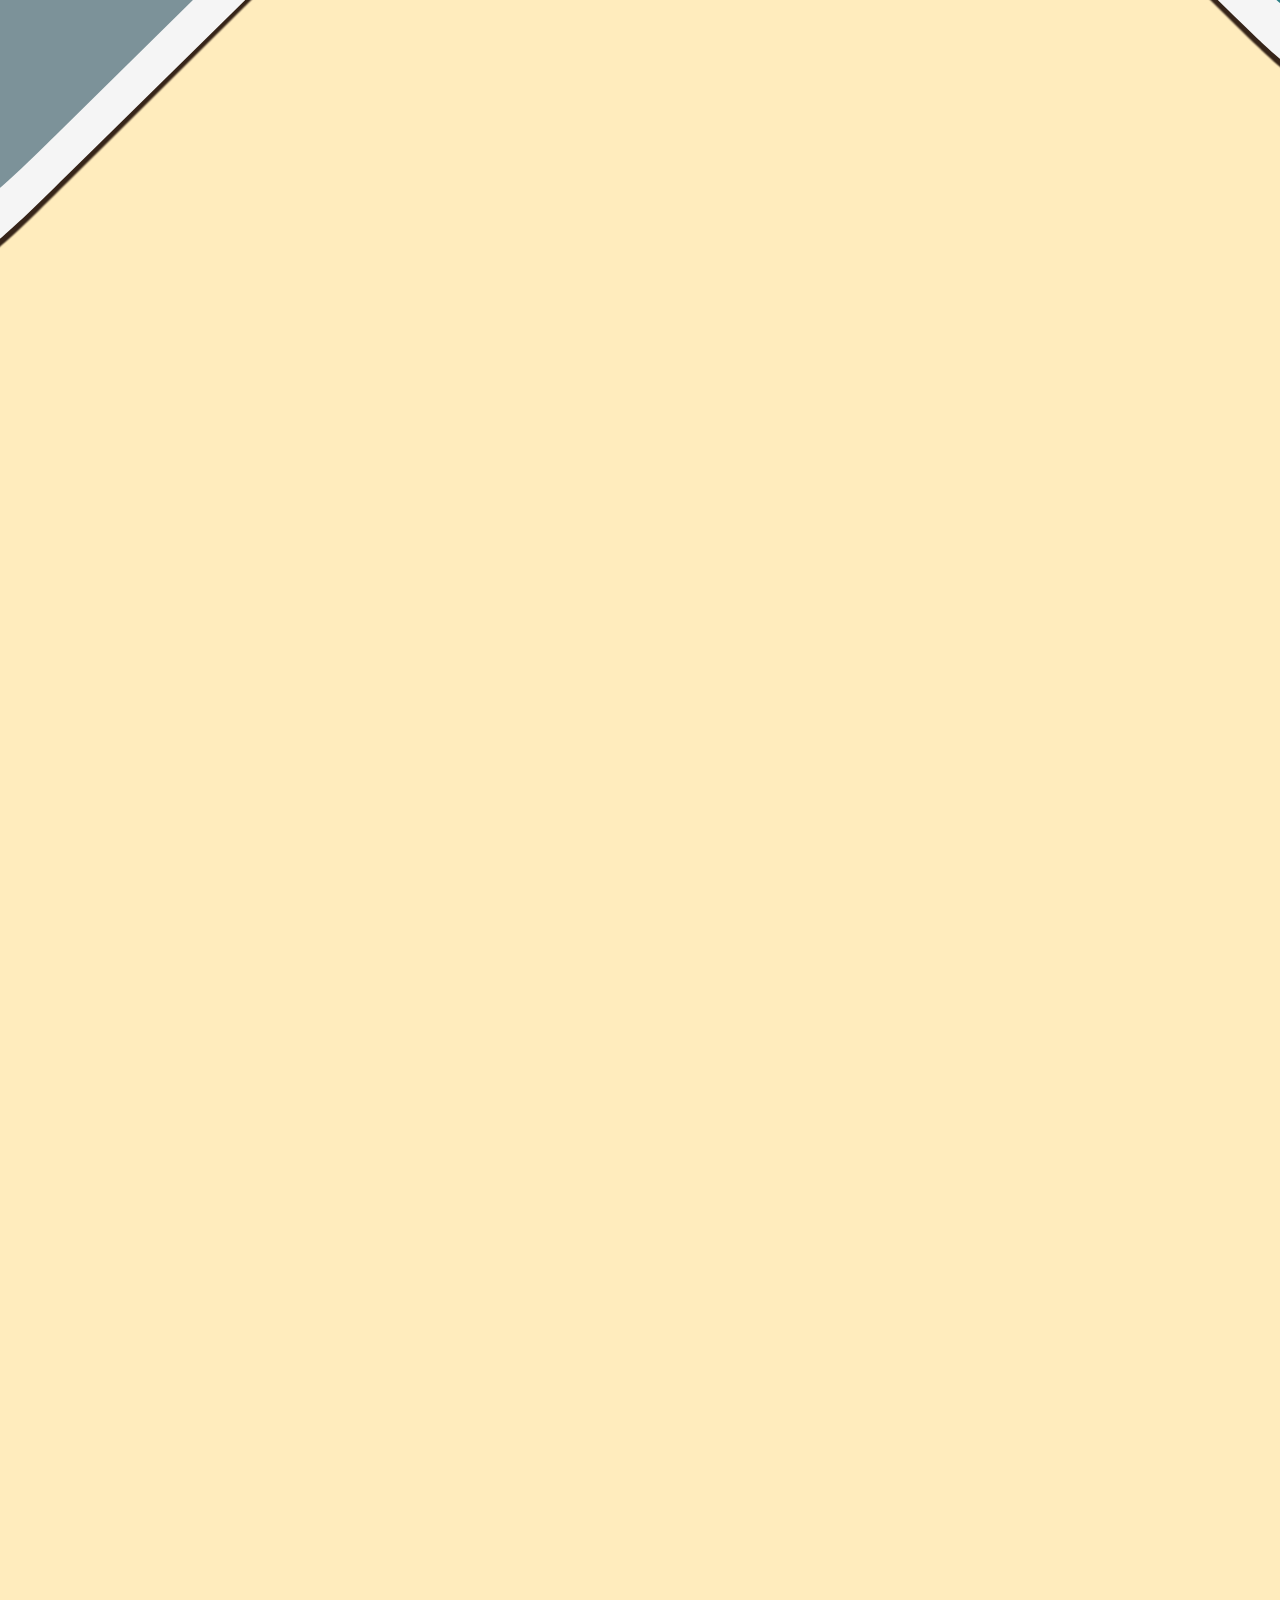
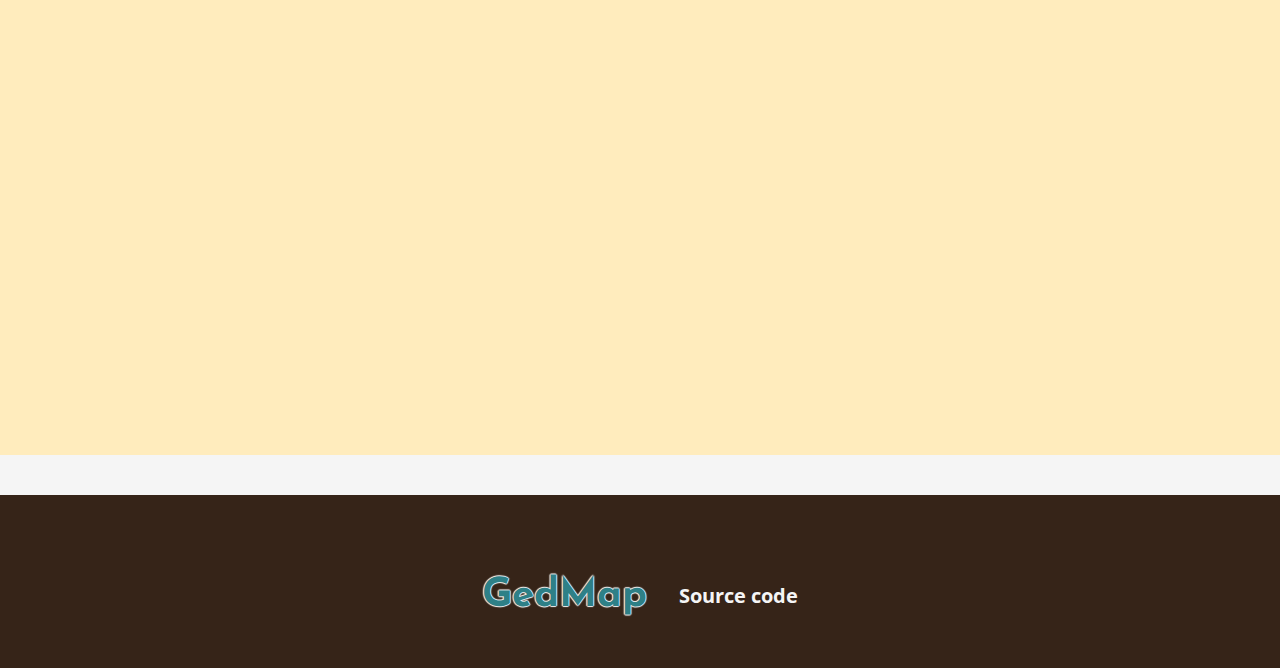
==== commit 392ccf55: "design: index page for mobile devices" ====
--- a/static/templates/index.html
+++ b/static/templates/index.html
@@ -5,7 +5,7 @@
 
 <head>
     <meta charset="utf-8" name="viewport" content="width=device-width, initial-scale=1.0">
-    <title>GedMap</title>
+    <title>GedMap - geneaology trees</title>
     <link rel="stylesheet" href="../styles/gedmap.css">
     <link rel="stylesheet" href="../styles/index.css">
 </head>
@@ -13,72 +13,42 @@
 <body>
     <nav id="navbar">
         <ul>
-            <li>
-                <h2><a href="./index.html">GedMap</a></h2>
-            </li>
+            <li><h2><a href="./index.html">GedMap</a></h2></li>
             <li><a href="./import.html">Upload</a></li>
             <li><a href="./viewer.html">Viewer</a></li>
         </ul>
     </nav>
     <script type="text/javascript" src="../scripts/hideNav.js"></script>
-    <div id="welcome">
-        <h1>Show your geneaology tree to the world.</h1>
-        <h1>Better.</h1>
-        <div>Start now with just one import of your .gedcom file and easily migrate from </div>
-        <div>MyHeritage, Ancestry and more.</div>
-    </div>
-    <div id="left-container">
-        <div id="sides-container">
+    <section>
+        <div id="welcome">
+            <h1>Show your geneaology tree to the world.</h1>
+            <h1>Better.</h1>
+            <div>Start now with just one import of your .gedcom file and easily migrate from </div>
+            <div>MyHeritage, Ancestry and more.</div>
+        </div>
+    </section>
+    <section id="sides-section">
+        <div id="left-container">
+            <div id="svg-container">
+                <img id="left-side" class="svg-triangle sides-hide" src="../images/left-triangle.svg">
+            </div>
+        </div>
+        <div id="right-container">
+            <div id="svg-container">
+                <img id="right-side" class="svg-triangle sides-hide" src="../images/right-triangle.svg">
+            </div>
+        </div>
+    </section>
+    <section id="sides-section-mobile">
+        <div class="card">
             <img id="left-side" class="svg-triangle sides-hide" src="../images/left-triangle.svg">
         </div>
-    </div>
-    <div id="right-container">
-        <div id="sides-container">
+        <div class="card">
             <img id="right-side" class="svg-triangle sides-hide" src="../images/right-triangle.svg">
         </div>
-    </div>
-    <div id="welcome">.</div>
-    <div id="welcome">.</div>
-    <div id="welcome">.</div>
-    <div id="welcome">.</div>
-    <div id="welcome">.</div>
-    <div id="welcome">.</div>
-    <div id="welcome">.</div>
-    <div id="welcome">.</div>
-    <div id="welcome">.</div>
-    <div id="welcome">.</div>
-    <div id="welcome">.</div>
-    <div id="welcome">.</div>
-    <div id="welcome">.</div>
-    <div id="welcome">.</div>
-    <div id="welcome">.</div>
-    <div id="welcome">.</div>
-    <div id="welcome">.</div>
-    <div id="welcome">.</div>
-    <div id="welcome">.</div>
-    <div id="welcome">.</div>
-    <div id="welcome">.</div>
-    <div id="welcome">.</div>
-    <div id="welcome">.</div>
-    <div id="welcome">.</div>
-    <div id="welcome">.</div>
-    <div id="welcome">.</div>
-    <div id="welcome">.</div>
-    <div id="welcome">.</div>
-    <div id="welcome">.</div>
-    <div id="welcome">.</div>
-    <div id="welcome">.</div>
-    <div id="welcome">.</div>
-    <div id="welcome">.</div>
-    <div id="welcome">.</div>
-    <div id="welcome">.</div>
-    <div id="welcome">.</div>
-    <div id="welcome">.</div>
-    <div id="welcome">.</div>
-    <div id="welcome">.</div>
-    <div id="welcome">.</div>
-    <div id="welcome">.</div>
-
+    </section>
+    <!-- 3 sections !!! e.g. 1. normal layout 2. rearrange for section #2 right container 3. do the same for section #3  -->
+    <div id="fill"></div>
     <footer>
         <ul>
             <li>
--- a/static/styles/index.css
+++ b/static/styles/index.css
@@ -12,11 +12,16 @@
     z-index: -1 !important;
 }
 
-.btn {
-    font-size: 30px;
-    font-family: var(--josefin);
-    color: whitesmoke;
-    border-color: whitesmoke;
+.svg-triangle {
+    transition-property: height, width;
+    transition-duration: 0.5s;
+    transition-timing-function: ease;
+}
+
+.svg-triangle path {
+    stroke-width: 10;
+    stroke-linejoin: round;
+    stroke-linecap: round;
 }
 
 #left-container {
@@ -31,7 +36,7 @@
     position: absolute;
 }
 
-#sides-container {
+#svg-container {
     width: 100%;
     position: -webkit-sticky;
     position: sticky;
@@ -47,7 +52,6 @@
 #right-side {
     float: right;
     right: -10px;
-    top: 0vh;
     top: -20vh;
     position: relative;
 }
@@ -62,44 +66,113 @@
     width: 42vw;
 }
 
-.svg-triangle {
-    transition-property: height, width;
-    transition-duration: 0.5s;
-    transition-timing-function: ease;
+#fill {
+    height: 300vh;
 }
 
-.svg-triangle path {
-    stroke-width: 10;
-    stroke-linejoin: round;
-    stroke-linecap: round;
+#sides-section {
+    overflow-x: hidden;
+    width: 100vw;
 }
 
-.fill {
-    height: 150vh;
+#sides-section-mobile {
+    display: flex;
+    flex-wrap: nowrap;
+    overflow-x: auto;
 }
 
-@media only screen and (max-width: 640px) {
+.card {
+    flex: 0 0 auto;
+}
+
+@media only screen and (min-width: 1px) {
+    #left-side {
+        float: left;
+        left: -10px;
+        position: relative;
+    }
+    
+    #right-side {
+        float: right;
+        right: 0vh;
+        top: 0vh;
+        position: relative;
+    }
+    
     #welcome {
         padding-top: 15px;
         width: 80%;
-        font-size: 20px;
+        font-size: 30px;
+    }
+
+    #sides-section-mobile {
+        visibility: visible;
+    }
+
+    #sides-section {
+        visibility: hidden;
+    }
+
+    .sides-show {
+        height: 100vh;
+        width: 90vw;
+    }
+
+    #fill {
+        height: 0vh;
+    }
+    
+    .sides-hide {
+        height: 100vh;
+        width: 90vw;
     }
 }
 
 @media only screen and (min-width: 640px) {
-    #welcome {
-        padding-top: 15px;
-        width: 80%;
-        font-size: 20px;
+    #left-side {
+        float: left;
+        left: -10px;
+        position: relative;
     }
-}
+    
+    #right-side {
+        float: right;
+        right: -10px;
+        top: -20vh;
+        position: relative;
+    }
 
-@media only screen and (min-width: 768px) {
     #welcome {
         padding-top: 15px;
         width: 80%;
         font-size: 40px;
     }
+
+    .sides-show {
+        height: 145vh;
+        width: 52vw;
+    }
+    
+    .sides-hide {
+        height: 125vh;
+        width: 42vw;
+    }
+    
+    #fill {
+        height: 200vh;
+    }
+    
+    #sides-section-mobile {
+        visibility: hidden;
+    }
+
+    #sides-section {
+        visibility: visible;
+    }
+}
+
+@media only screen and (min-width: 768px) {
+
 }
 
 @media only screen and (min-width: 1024px) {
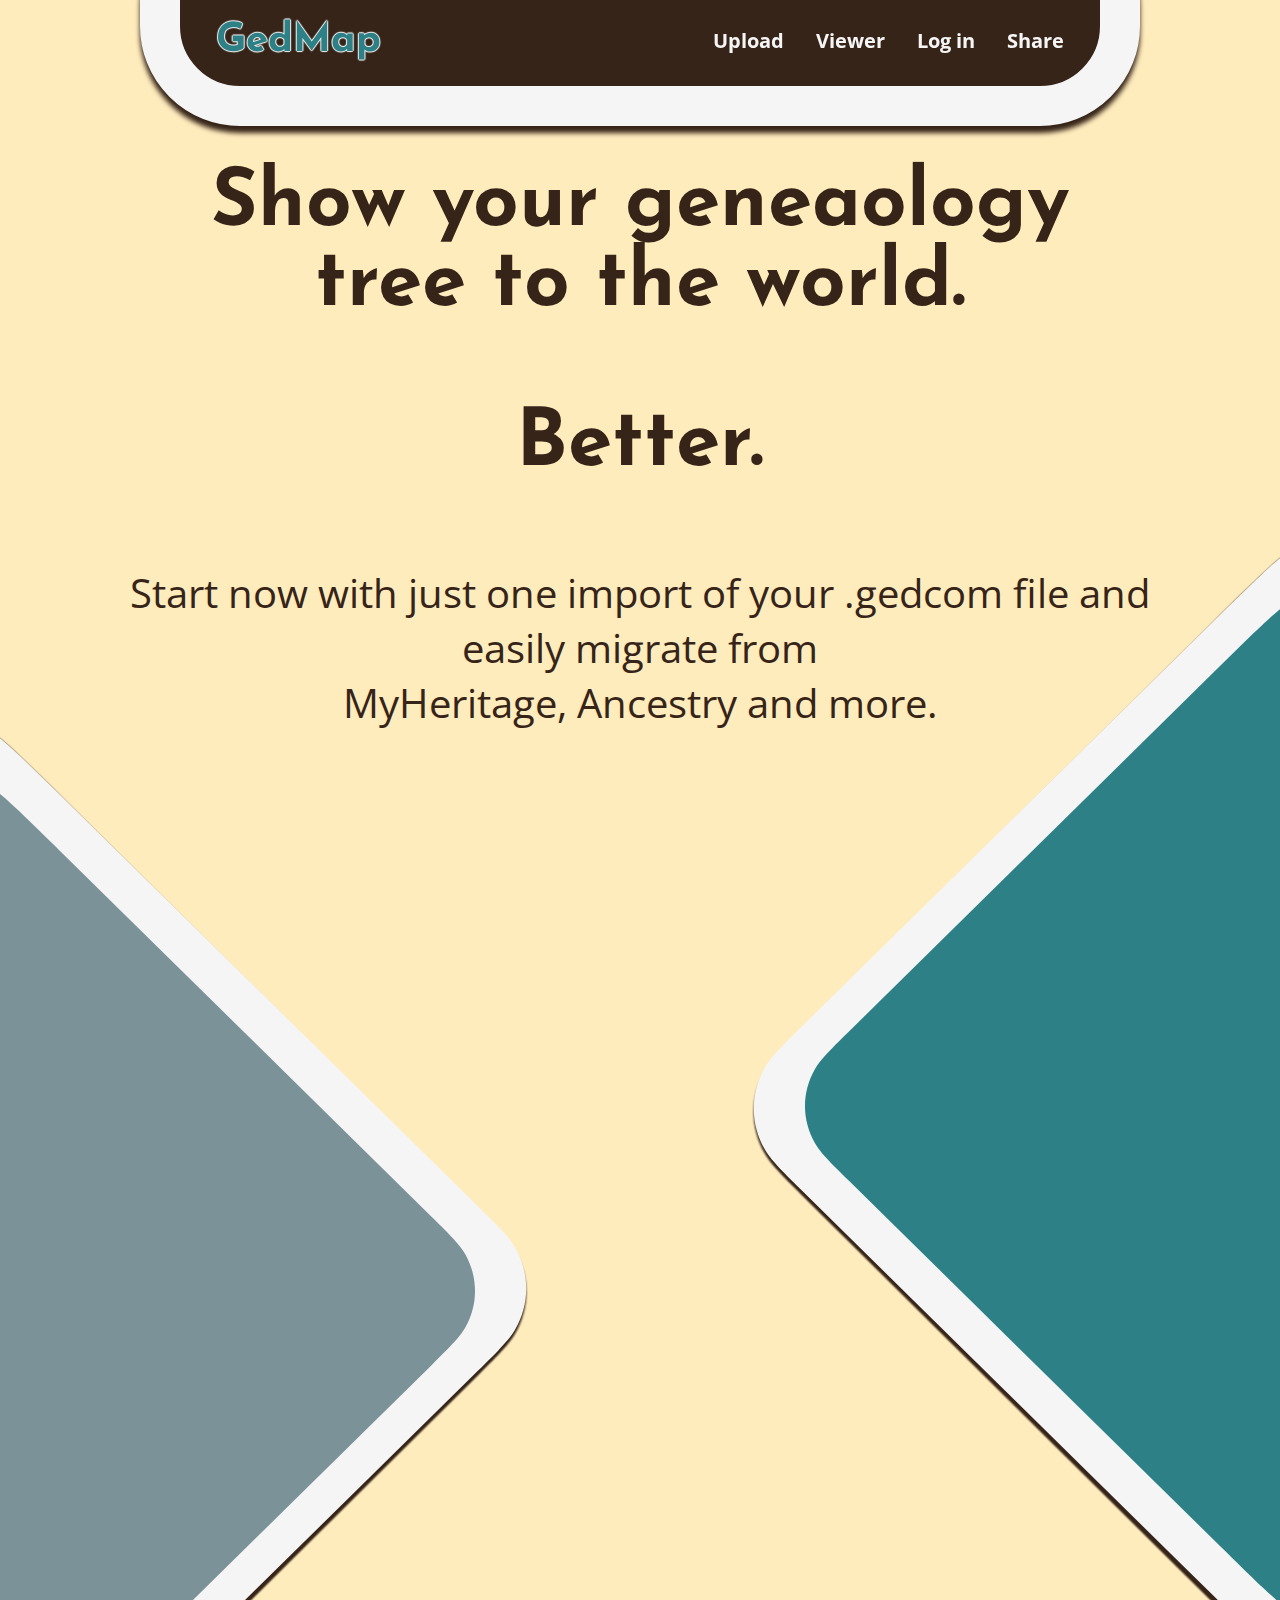
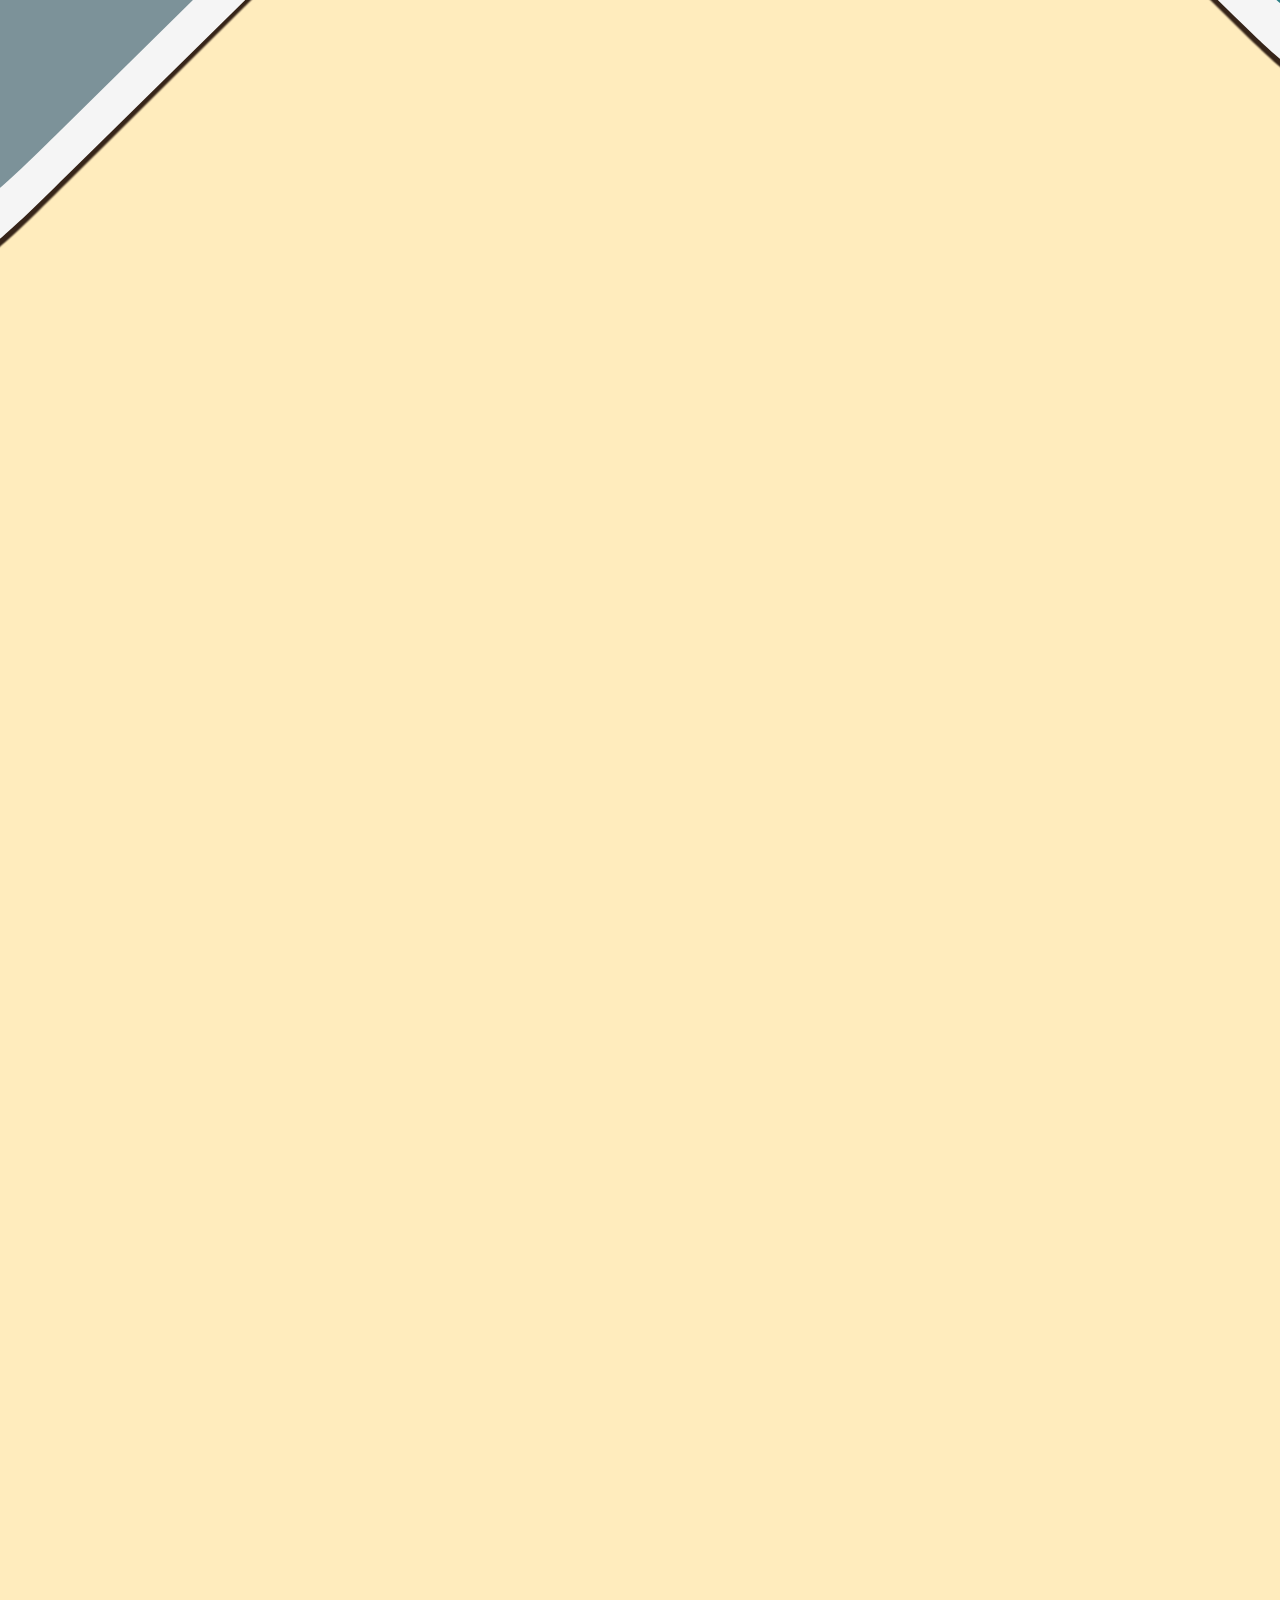
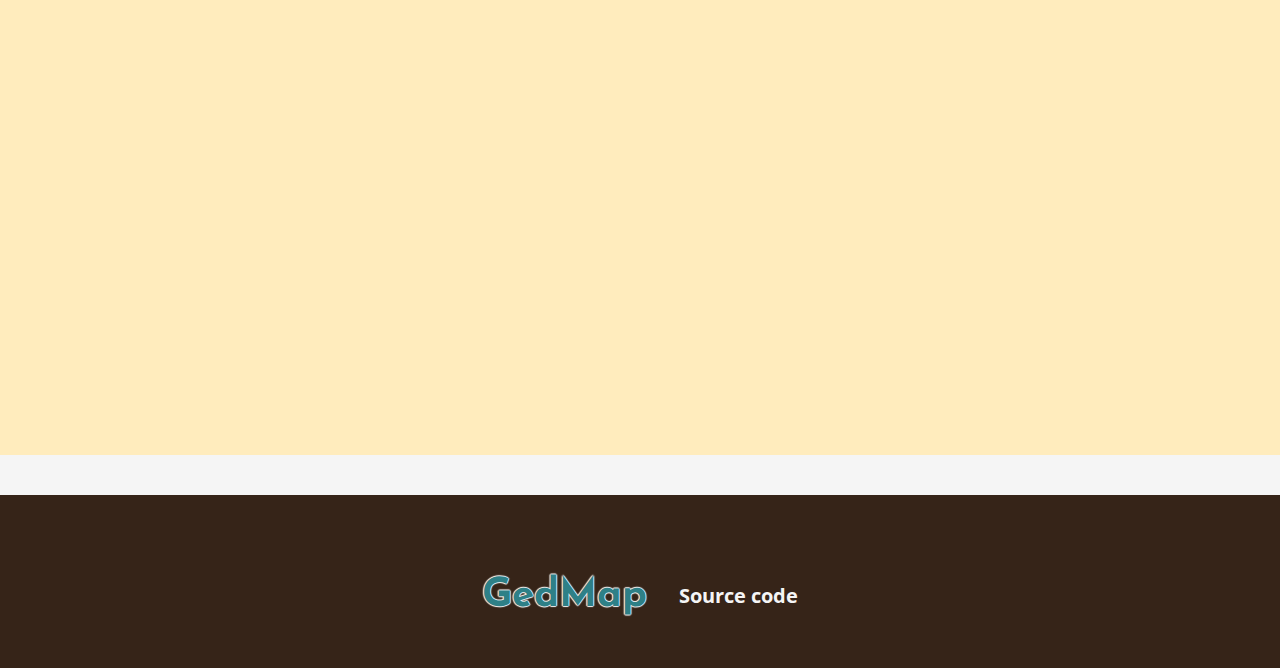
==== commit 3a96ed52: "design: navbar flex basis changed" ====
--- a/static/templates/index.html
+++ b/static/templates/index.html
@@ -16,6 +16,8 @@
             <li><h2><a href="./index.html">GedMap</a></h2></li>
             <li><a href="./import.html">Upload</a></li>
             <li><a href="./viewer.html">Viewer</a></li>
+            <li><a>Log in</a></li>
+            <li><a>Share</a></li>
         </ul>
     </nav>
     <script type="text/javascript" src="../scripts/hideNav.js"></script>
--- a/static/styles/gedmap.css
+++ b/static/styles/gedmap.css
@@ -90,6 +90,17 @@
     color: var(--orange)
 }
 
+nav li:first-child {
+    flex-basis: auto;
+    text-align: left;
+    margin-right: auto;
+    margin-left: 20px;
+}
+
+nav li:last-child {
+    margin-right: 20px;
+}
+
 footer {
     background-color: var(--darkbrown);
     border-top: 40px solid whitesmoke;
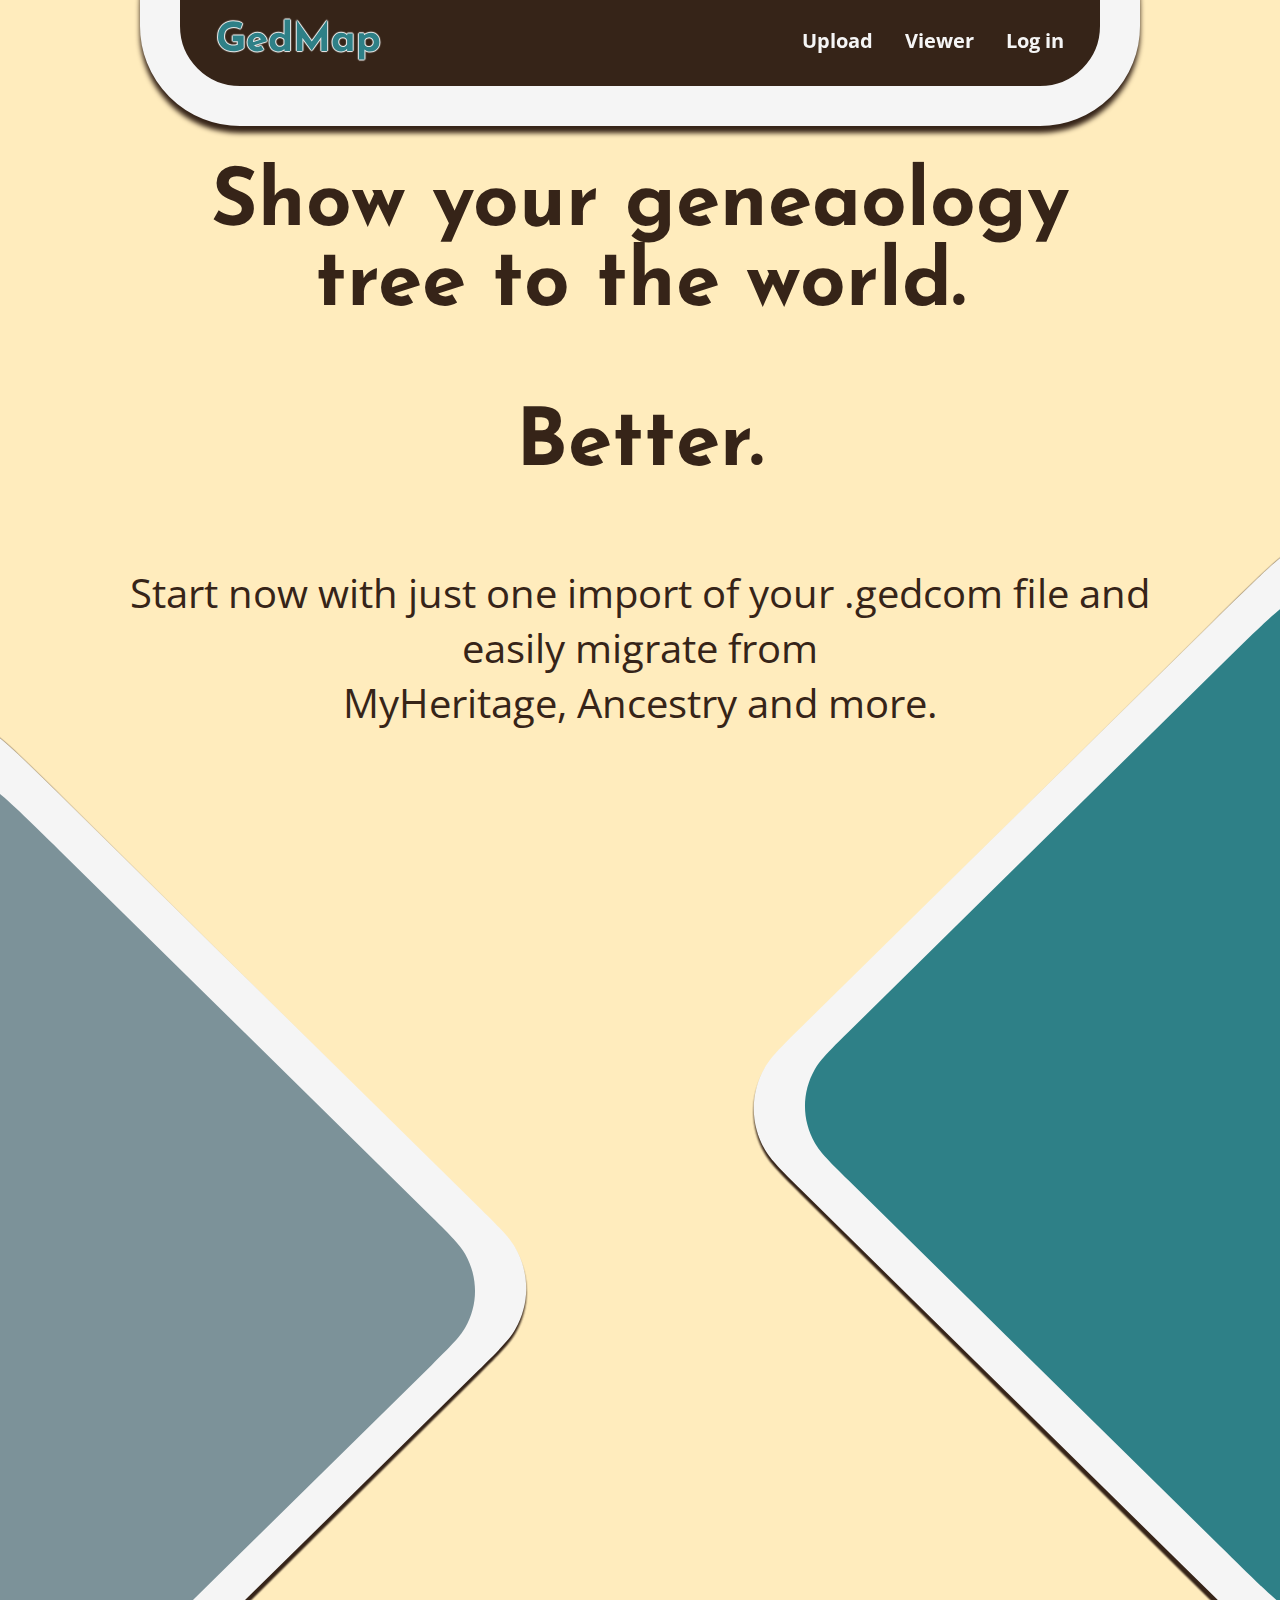
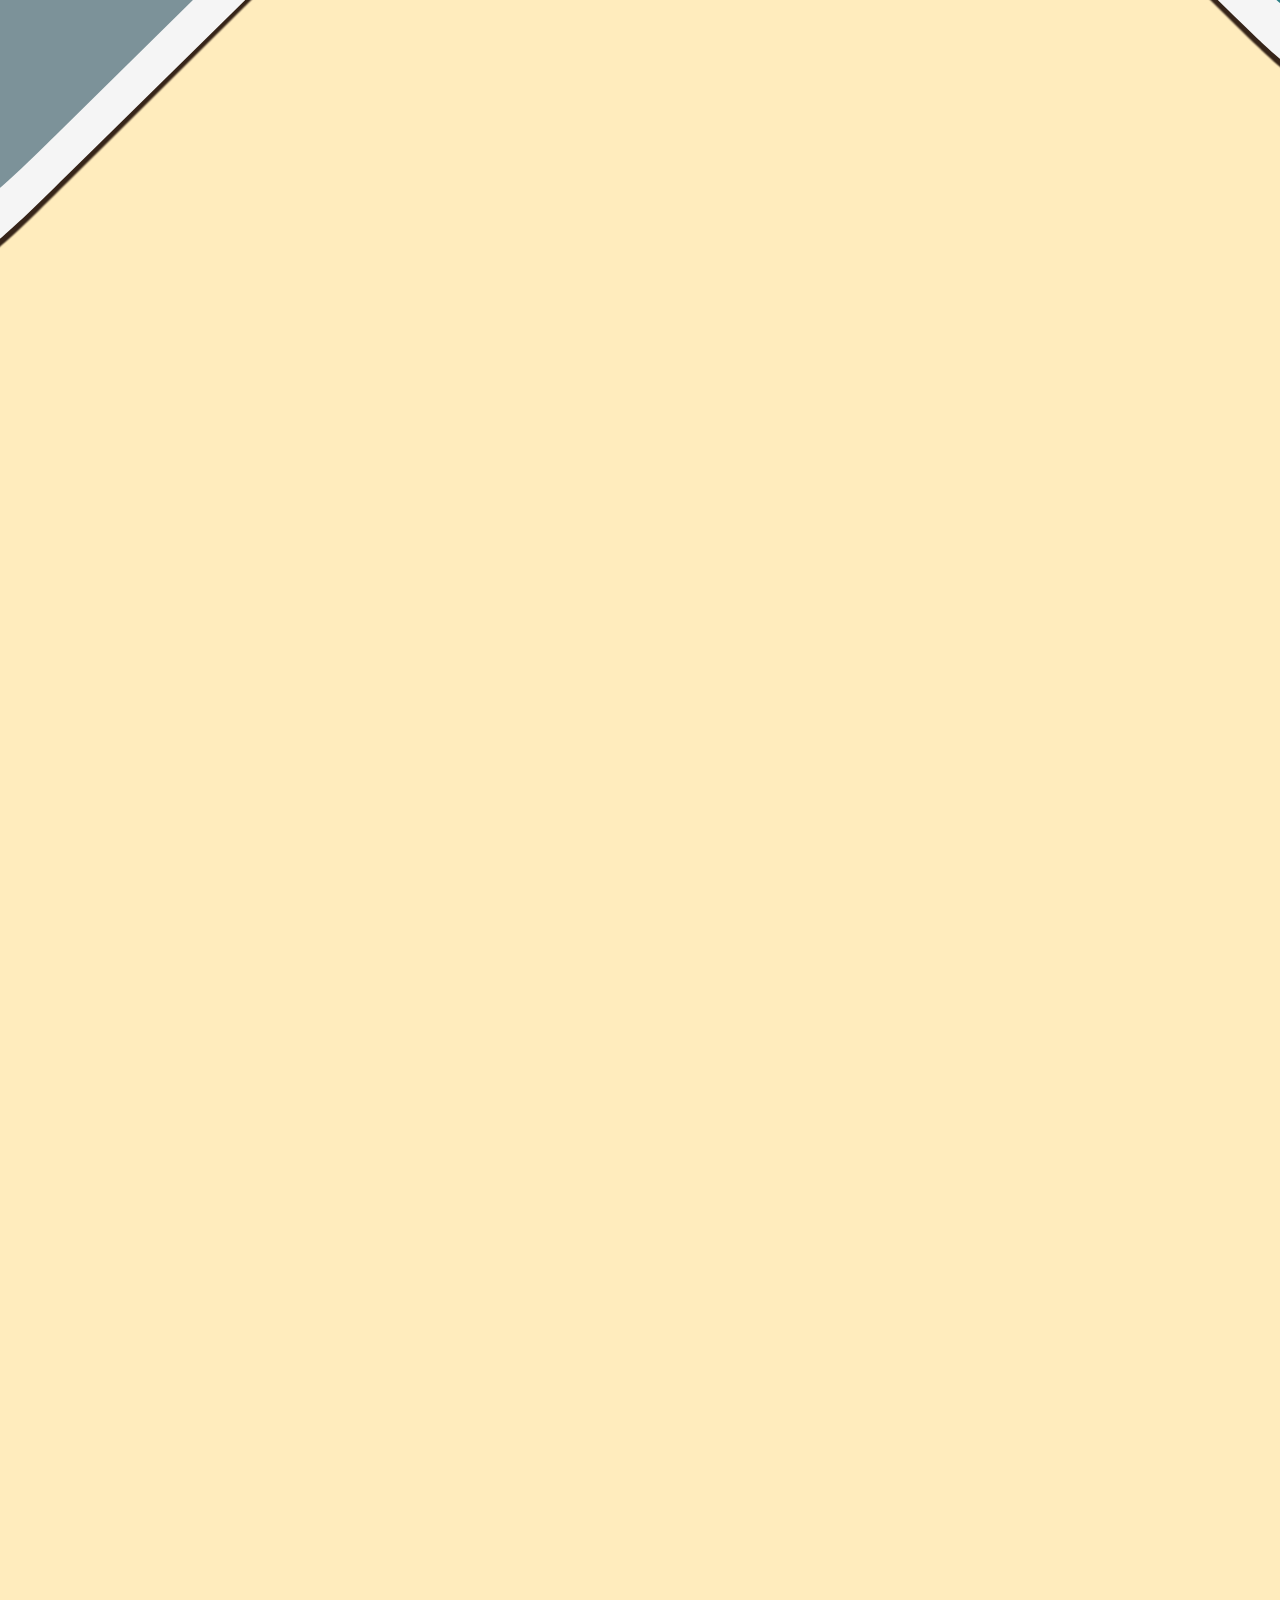
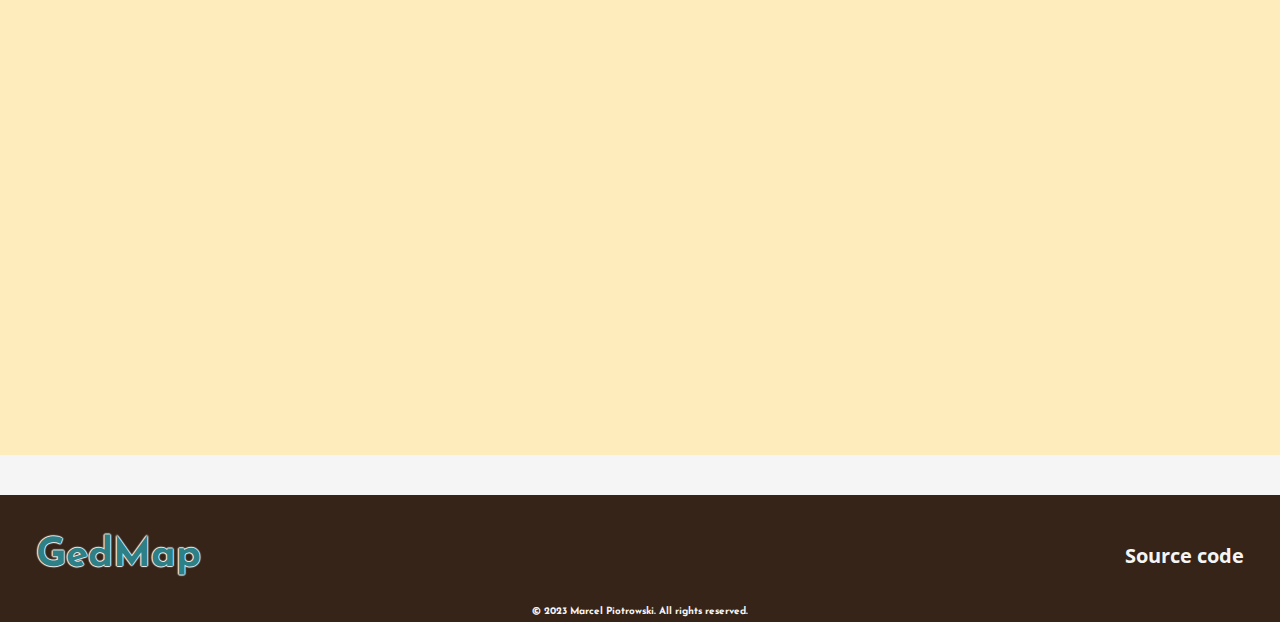
==== commit ce91bf87: "design: hamburger button placement and footer fix" ====
--- a/static/templates/index.html
+++ b/static/templates/index.html
@@ -17,7 +17,7 @@
             <li><a href="./import.html">Upload</a></li>
             <li><a href="./viewer.html">Viewer</a></li>
             <li><a>Log in</a></li>
-            <li><a>Share</a></li>
+            <li><a>&#x2630</a></li>
         </ul>
     </nav>
     <script type="text/javascript" src="../scripts/hideNav.js"></script>
@@ -58,7 +58,7 @@
             </li>
             <li><a target=”_blank href="https://github.com/mfrszpiotro/gedmap">Source code</a></li>
         </ul>
-        © 2023 Marcel Piotrowski. All rights reserved.
+        <h3>© 2023 Marcel Piotrowski. All rights reserved.</h3>
     </footer> 
     <script type="text/javascript" src="../scripts/indexSides.js"></script>
 </body>--- a/static/styles/gedmap.css
+++ b/static/styles/gedmap.css
@@ -40,15 +40,18 @@
 }
 
 nav {
+    width: 102%;
+}
+nav {
     background-color: var(--darkbrown);
-    border: 40px solid whitesmoke;
+    border: 20px solid whitesmoke;
     border-radius: 100px;
     font-family: var(--open);
     font-size: 20px;
     position: fixed;
     left: 50%;
     transform: translateX(-50%);
-    top: -100px;
+    top: -80px;
     padding: 1rem;
     padding-bottom: 0;
     box-shadow: 0px 7px 5px var(--darkbrown);
@@ -58,7 +61,7 @@
 
 nav ul {
     list-style-type: none;
-    padding-top: 40px;
+    padding-top: 50px;
     padding-left: 0;
     padding-bottom: 0;
     padding-right: 0;
@@ -67,7 +70,7 @@
     flex-flow: row wrap;
     justify-content: center;
     align-items: center;
-    gap: 2rem;
+    gap: 0;
 }
 
 nav a {
@@ -77,7 +80,7 @@
 }
 
 nav h2 a {
-    font-size: 40px !important;
+    font-size: 30px !important;
     color: var(--cyan);
     text-shadow: 
     whitesmoke 1px 0px 1px, 
@@ -90,15 +93,26 @@
     color: var(--orange)
 }
 
+nav li {
+    display: none;
+}
+
 nav li:first-child {
+    display: block !important;
     flex-basis: auto;
     text-align: left;
     margin-right: auto;
     margin-left: 20px;
 }
 
+nav li:nth-last-child(2) {
+    margin-right: 0;
+}
+
 nav li:last-child {
-    margin-right: 20px;
+    margin-right: 30px;
+    font-size: 30px;
+    display: block !important;
 }
 
 footer {
@@ -114,20 +128,29 @@
     padding-bottom: 0;
     z-index: 999;
     transition: 0.5s;
+    text-align: center;
 }
 
 footer ul {
+    padding: 0;
     list-style-type: none;
-    padding-top: 40px;
-    padding-left: 0;
-    padding-bottom: 0;
-    padding-right: 0;
     margin: 0;
     display: flex;
     flex-flow: row wrap;
     justify-content: center;
     align-items: center;
     gap: 2rem;
+}
+
+footer li:first-child {
+    flex-basis: auto;
+    text-align: left;
+    margin-right: auto;
+    margin-left: 20px;
+}
+
+footer li:last-child {
+    margin-right: 20px;
 }
 
 footer a {
@@ -147,7 +170,15 @@
 }
 
 footer a:hover {
-    color: var(--orange)
+    color: var(--orange);
+}
+
+h3 {
+    font-family: var(--josefin);
+    color: whitesmoke;
+    font-size: 10px;
+    margin: 0;
+    padding: 5px;
 }
 
 h2{
@@ -175,25 +206,82 @@
     transition: filter 100ms linear;
 }
 
-@media only screen and (max-width: 640px) {
-    nav {
-        width: 102%;
-        visibility: hidden;
-    }
-}
-
 @media only screen and (min-width: 640px) {
     nav {
         width: 102%;
-        visibility: hidden;
+        background-color: var(--darkbrown);
+        border: 40px solid whitesmoke;
+        border-radius: 100px;
+        font-family: var(--open);
+        font-size: 20px;
+        position: fixed;
+        left: 50%;
+        transform: translateX(-50%);
+        top: -100px;
+        padding: 1rem;
+        padding-bottom: 0;
+        box-shadow: 0px 7px 5px var(--darkbrown);
+        z-index: 999;
+        transition: 0.5s;
+    }
+    
+    nav ul {
+        list-style-type: none;
+        padding-top: 40px;
+        padding-left: 0;
+        padding-bottom: 0;
+        padding-right: 0;
+        margin: 0;
+        display: flex;
+        flex-flow: row wrap;
+        justify-content: center;
+        align-items: center;
+        gap: 2rem;
+    }
+    
+    nav a {
+        color: whitesmoke;
+        text-decoration: none;
+        font-weight: bold;
+    }
+    
+    nav h2 a {
+        font-size: 40px !important;
+        color: var(--cyan);
+        text-shadow: 
+        whitesmoke 1px 0px 1px, 
+        whitesmoke -1px 0px 1px,
+        whitesmoke 0px -1px 1px, 
+        whitesmoke 0px 1px 1px;
+    }
+    
+    nav a:hover {
+        color: var(--orange)
+    }
+
+    nav li {
+        display:block;
+    }
+    
+    nav li:first-child {
+        flex-basis: auto;
+        text-align: left;
+        margin-right: auto;
+        margin-left: 20px;
+    }
+
+    nav li:nth-last-child(2) {
+        margin-right: 20px;
+    }
+    
+    nav li:last-child {
+        margin-right: 0;
+        display: none !important;
     }
 }
 
 @media only screen and (min-width: 768px) {
-    nav {
-        width: 102%;
-        visibility:visible;
-    }
+
 }
 
 @media only screen and (min-width: 1024px) {
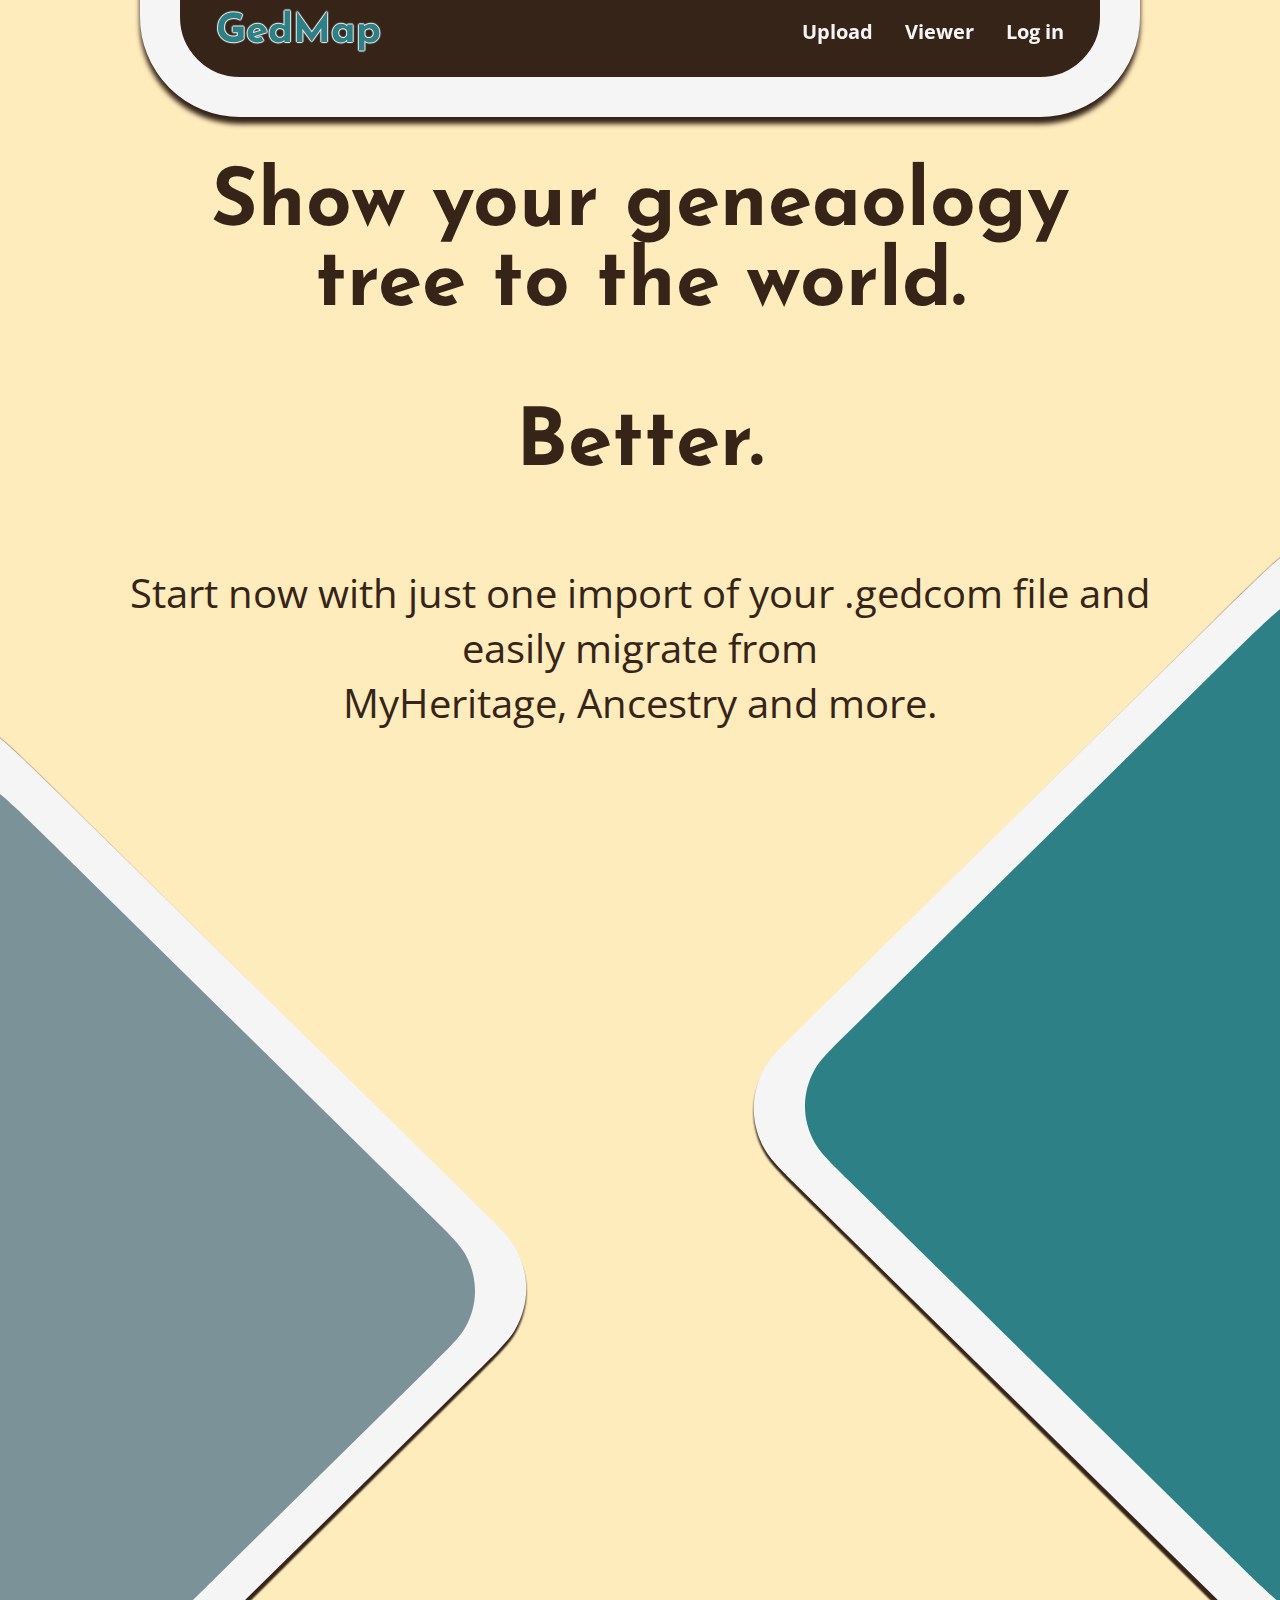
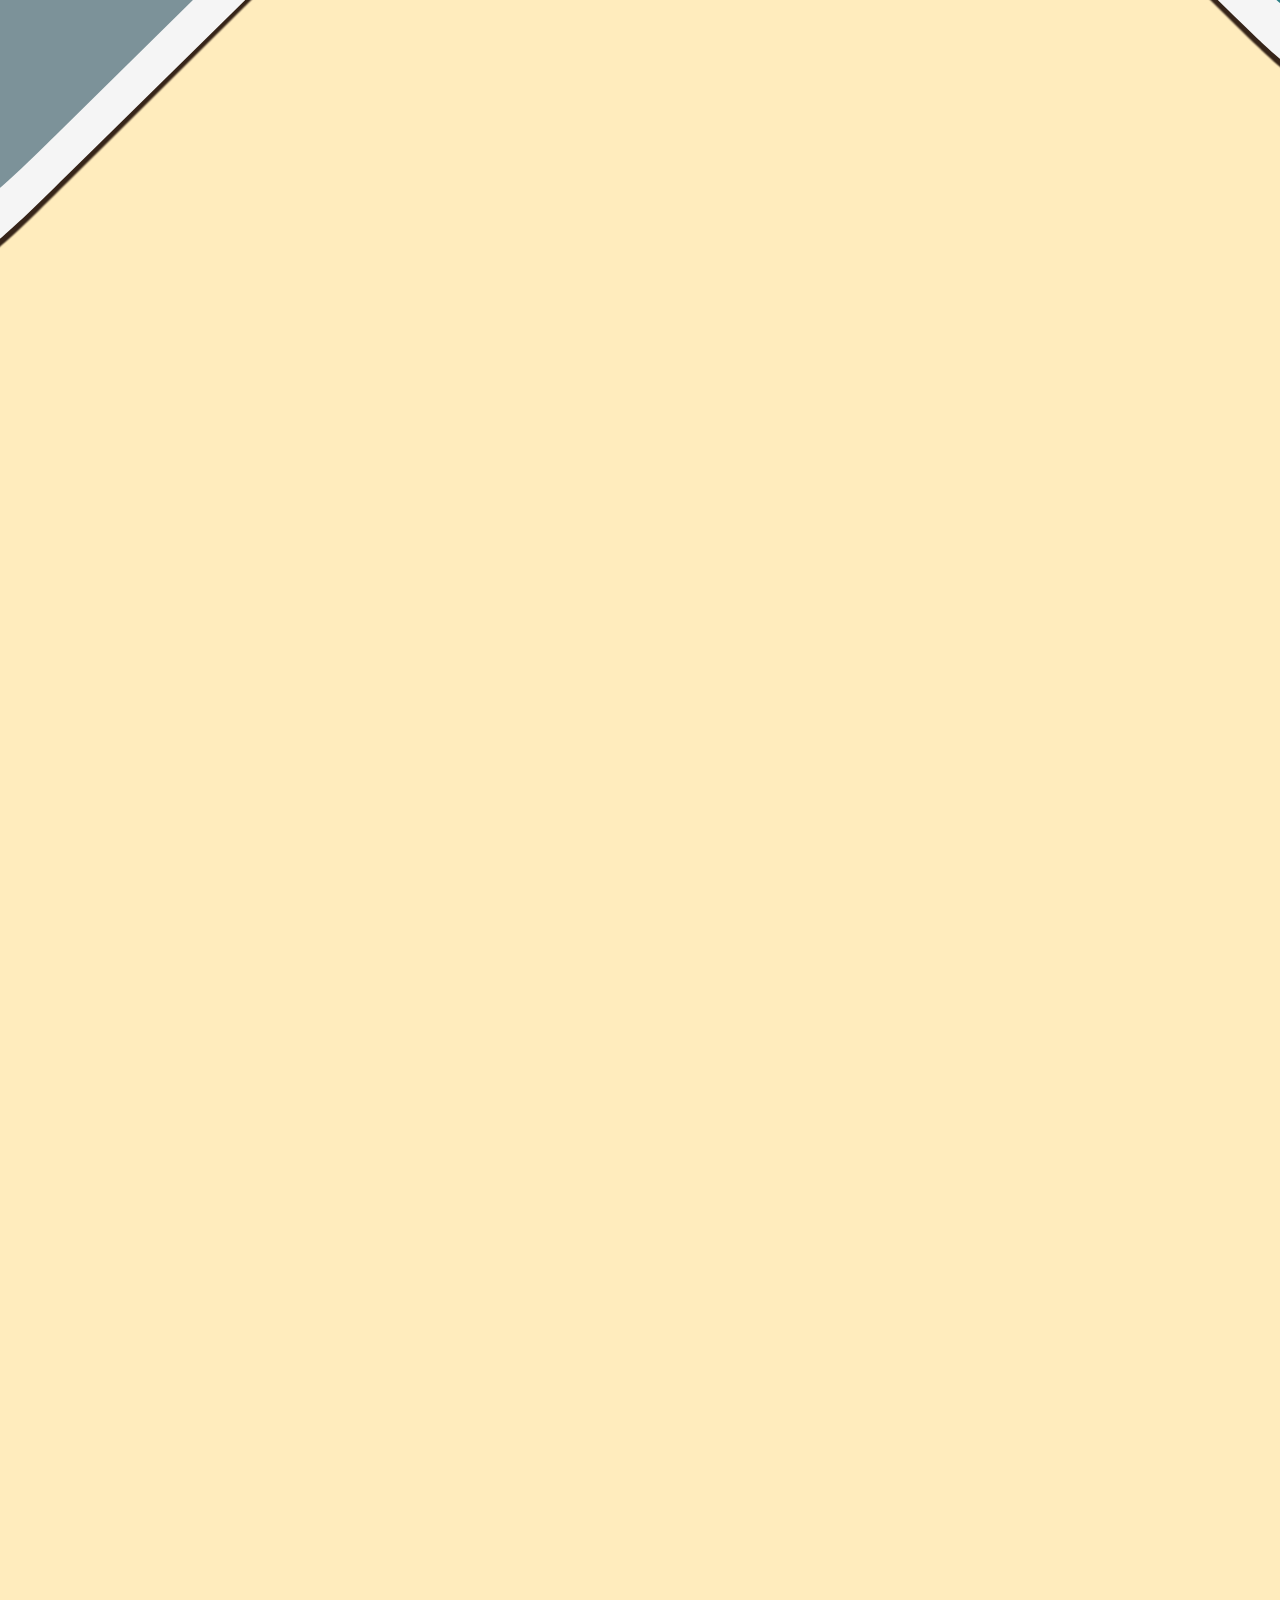
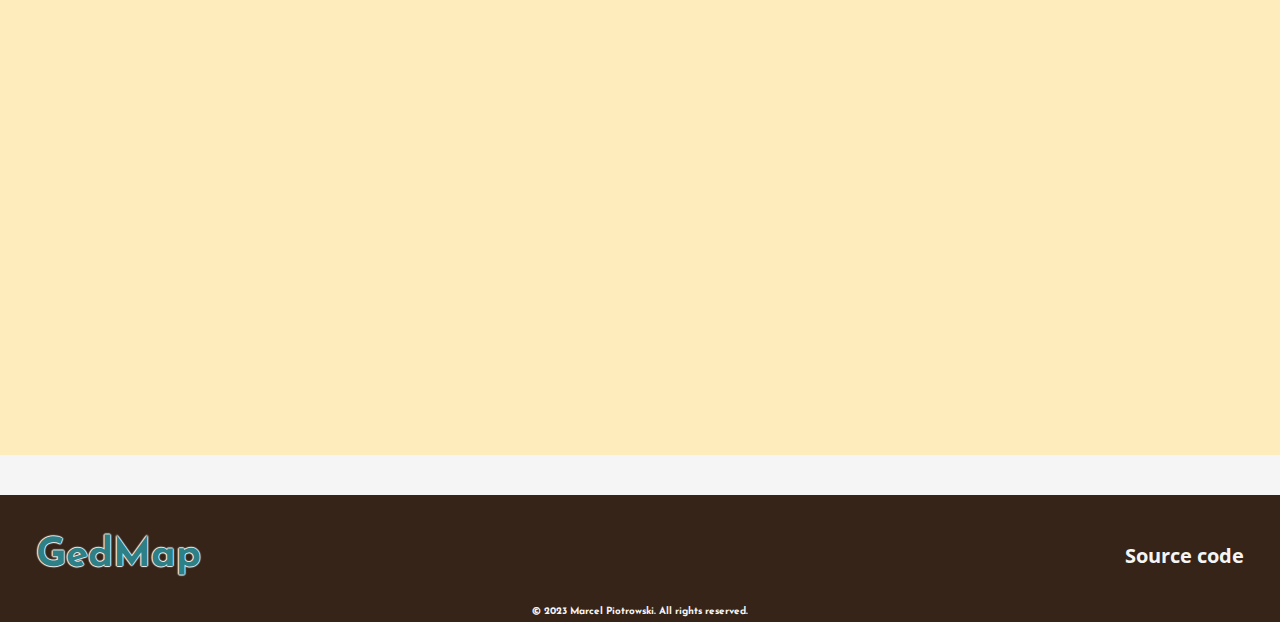
==== commit f9030ad8: "design: mobile navbar sliding down and link hovers" ====
--- a/static/templates/index.html
+++ b/static/templates/index.html
@@ -12,12 +12,19 @@
 
 <body>
     <nav id="navbar">
-        <ul>
-            <li><h2><a href="./index.html">GedMap</a></h2></li>
+        <ol id="mobile-list">
             <li><a href="./import.html">Upload</a></li>
             <li><a href="./viewer.html">Viewer</a></li>
             <li><a>Log in</a></li>
-            <li><a>&#x2630</a></li>
+        </ol>
+        <ul>
+            <li>
+                <h2><a href="./index.html">GedMap</a></h2>
+            </li>
+            <li><a href="./import.html">Upload</a></li>
+            <li><a href="./viewer.html">Viewer</a></li>
+            <li><a>Log in</a></li>
+            <li id="trigger-mobile-nav"><a id="hamburg-icon">&#x2630</a></li>
         </ul>
     </nav>
     <script type="text/javascript" src="../scripts/hideNav.js"></script>
@@ -49,7 +56,6 @@
             <img id="right-side" class="svg-triangle sides-hide" src="../images/right-triangle.svg">
         </div>
     </section>
-    <!-- 3 sections !!! e.g. 1. normal layout 2. rearrange for section #2 right container 3. do the same for section #3  -->
     <div id="fill"></div>
     <footer>
         <ul>
@@ -59,6 +65,6 @@
             <li><a target=”_blank href="https://github.com/mfrszpiotro/gedmap">Source code</a></li>
         </ul>
         <h3>© 2023 Marcel Piotrowski. All rights reserved.</h3>
-    </footer> 
+    </footer>
     <script type="text/javascript" src="../scripts/indexSides.js"></script>
 </body>--- a/static/styles/gedmap.css
+++ b/static/styles/gedmap.css
@@ -39,23 +39,46 @@
     color: var(--darkbrown);
 }
 
+nav ol li {
+    padding: 10px;
+}
+
+nav ol {
+    list-style-type: none;
+    padding-top: 100px;
+    padding-left: 0;
+    padding-bottom: 0;
+    padding-right: 0;
+    margin: 0;
+    justify-content: center;
+    text-align: center;
+    align-items: center;
+}
+
+nav.mobile-show {
+    top: -100px;
+}
+
+nav.all-hide {
+    top: -500px;
+}
+
 nav {
     width: 102%;
-}
-nav {
-    background-color: var(--darkbrown);
-    border: 20px solid whitesmoke;
     border-radius: 100px;
-    font-family: var(--open);
     font-size: 20px;
     position: fixed;
     left: 50%;
     transform: translateX(-50%);
-    top: -80px;
+    top: -340px;
     padding: 1rem;
     padding-bottom: 0;
+    z-index: 999;
+
+    font-family: var(--open);
     box-shadow: 0px 7px 5px var(--darkbrown);
-    z-index: 999;
+    background-color: var(--darkbrown);
+    border: 20px solid whitesmoke;
     transition: 0.5s;
 }
 
@@ -82,22 +105,41 @@
 nav h2 a {
     font-size: 30px !important;
     color: var(--cyan);
-    text-shadow: 
-    whitesmoke 1px 0px 1px, 
-    whitesmoke -1px 0px 1px,
-    whitesmoke 0px -1px 1px, 
-    whitesmoke 0px 1px 1px;
-}
-
-nav a:hover {
-    color: var(--orange)
-}
-
-nav li {
+    text-shadow:
+        whitesmoke 1px 0px 1px,
+        whitesmoke -1px 0px 1px,
+        whitesmoke 0px -1px 1px,
+        whitesmoke 0px 1px 1px;
+}
+
+nav a {
+    display: inline-block;
+    position: relative;
+}
+
+nav a::after {
+    content: '';
+    position: absolute;
+    width: 100%;
+    transform: scaleX(0);
+    height: 2px;
+    bottom: 0;
+    left: 0;
+    background-color: whitesmoke;
+    transform-origin: bottom right;
+    transition: transform 0.25s ease-out;
+}
+
+nav a:hover::after {
+    transform: scaleX(1);
+    transform-origin: bottom left;
+}
+
+nav ul li {
     display: none;
 }
 
-nav li:first-child {
+nav ul li:first-child {
     display: block !important;
     flex-basis: auto;
     text-align: left;
@@ -105,30 +147,32 @@
     margin-left: 20px;
 }
 
-nav li:nth-last-child(2) {
+nav ul li:nth-last-child(2) {
     margin-right: 0;
 }
 
-nav li:last-child {
+nav ul li:last-child {
     margin-right: 30px;
     font-size: 30px;
     display: block !important;
+    background-color: none;
 }
 
 footer {
-    background-color: var(--darkbrown);
-    border-top: 40px solid whitesmoke;
     left: 50%;
     transform: translateX(-50%);
-    font-family: var(--open);
     font-size: 20px;
     position: relative;
+    text-align: center;
     bottom: 0;
     padding: 1rem;
     padding-bottom: 0;
+
+    font-family: var(--open);
+    background-color: var(--darkbrown);
+    border-top: 40px solid whitesmoke;
     z-index: 999;
     transition: 0.5s;
-    text-align: center;
 }
 
 footer ul {
@@ -162,15 +206,11 @@
 footer h2 a {
     font-size: 40px !important;
     color: var(--cyan);
-    text-shadow: 
-    whitesmoke 1px 0px 1px, 
-    whitesmoke -1px 0px 1px,
-    whitesmoke 0px -1px 1px, 
-    whitesmoke 0px 1px 1px;
-}
-
-footer a:hover {
-    color: var(--orange);
+    text-shadow:
+        whitesmoke 1px 0px 1px,
+        whitesmoke -1px 0px 1px,
+        whitesmoke 0px -1px 1px,
+        whitesmoke 0px 1px 1px;
 }
 
 h3 {
@@ -181,11 +221,11 @@
     padding: 5px;
 }
 
-h2{
+h2 {
     font-family: var(--josefin);
 }
 
-h1{
+h1 {
     font-family: var(--josefin);
     font-weight: bold;
     margin: 0 0 1em 0;
@@ -207,6 +247,10 @@
 }
 
 @media only screen and (min-width: 640px) {
+    nav.all-hide {
+        top: -500px;
+    }
+
     nav {
         width: 102%;
         background-color: var(--darkbrown);
@@ -217,14 +261,14 @@
         position: fixed;
         left: 50%;
         transform: translateX(-50%);
-        top: -100px;
+        top: -350px;
         padding: 1rem;
         padding-bottom: 0;
         box-shadow: 0px 7px 5px var(--darkbrown);
         z-index: 999;
         transition: 0.5s;
     }
-    
+
     nav ul {
         list-style-type: none;
         padding-top: 40px;
@@ -238,57 +282,52 @@
         align-items: center;
         gap: 2rem;
     }
-    
+
     nav a {
         color: whitesmoke;
         text-decoration: none;
         font-weight: bold;
     }
-    
+
     nav h2 a {
         font-size: 40px !important;
         color: var(--cyan);
-        text-shadow: 
-        whitesmoke 1px 0px 1px, 
-        whitesmoke -1px 0px 1px,
-        whitesmoke 0px -1px 1px, 
-        whitesmoke 0px 1px 1px;
-    }
-    
-    nav a:hover {
-        color: var(--orange)
-    }
-
-    nav li {
-        display:block;
-    }
-    
-    nav li:first-child {
+        text-shadow:
+            whitesmoke 1px 0px 1px,
+            whitesmoke -1px 0px 1px,
+            whitesmoke 0px -1px 1px,
+            whitesmoke 0px 1px 1px;
+    }
+
+    nav ul li {
+        display: block;
+    }
+
+    nav ul li:first-child {
         flex-basis: auto;
         text-align: left;
         margin-right: auto;
         margin-left: 20px;
     }
 
-    nav li:nth-last-child(2) {
+    nav ul li:nth-last-child(2) {
         margin-right: 20px;
     }
-    
-    nav li:last-child {
+
+    nav ul li:last-child {
         margin-right: 0;
         display: none !important;
     }
 }
 
-@media only screen and (min-width: 768px) {
-
-}
+@media only screen and (min-width: 768px) {}
 
 @media only screen and (min-width: 1024px) {
     nav {
         width: 1000px;
     }
 }
+
 @media only screen and (min-width: 1280px) {
     nav {
         width: 1000px;
